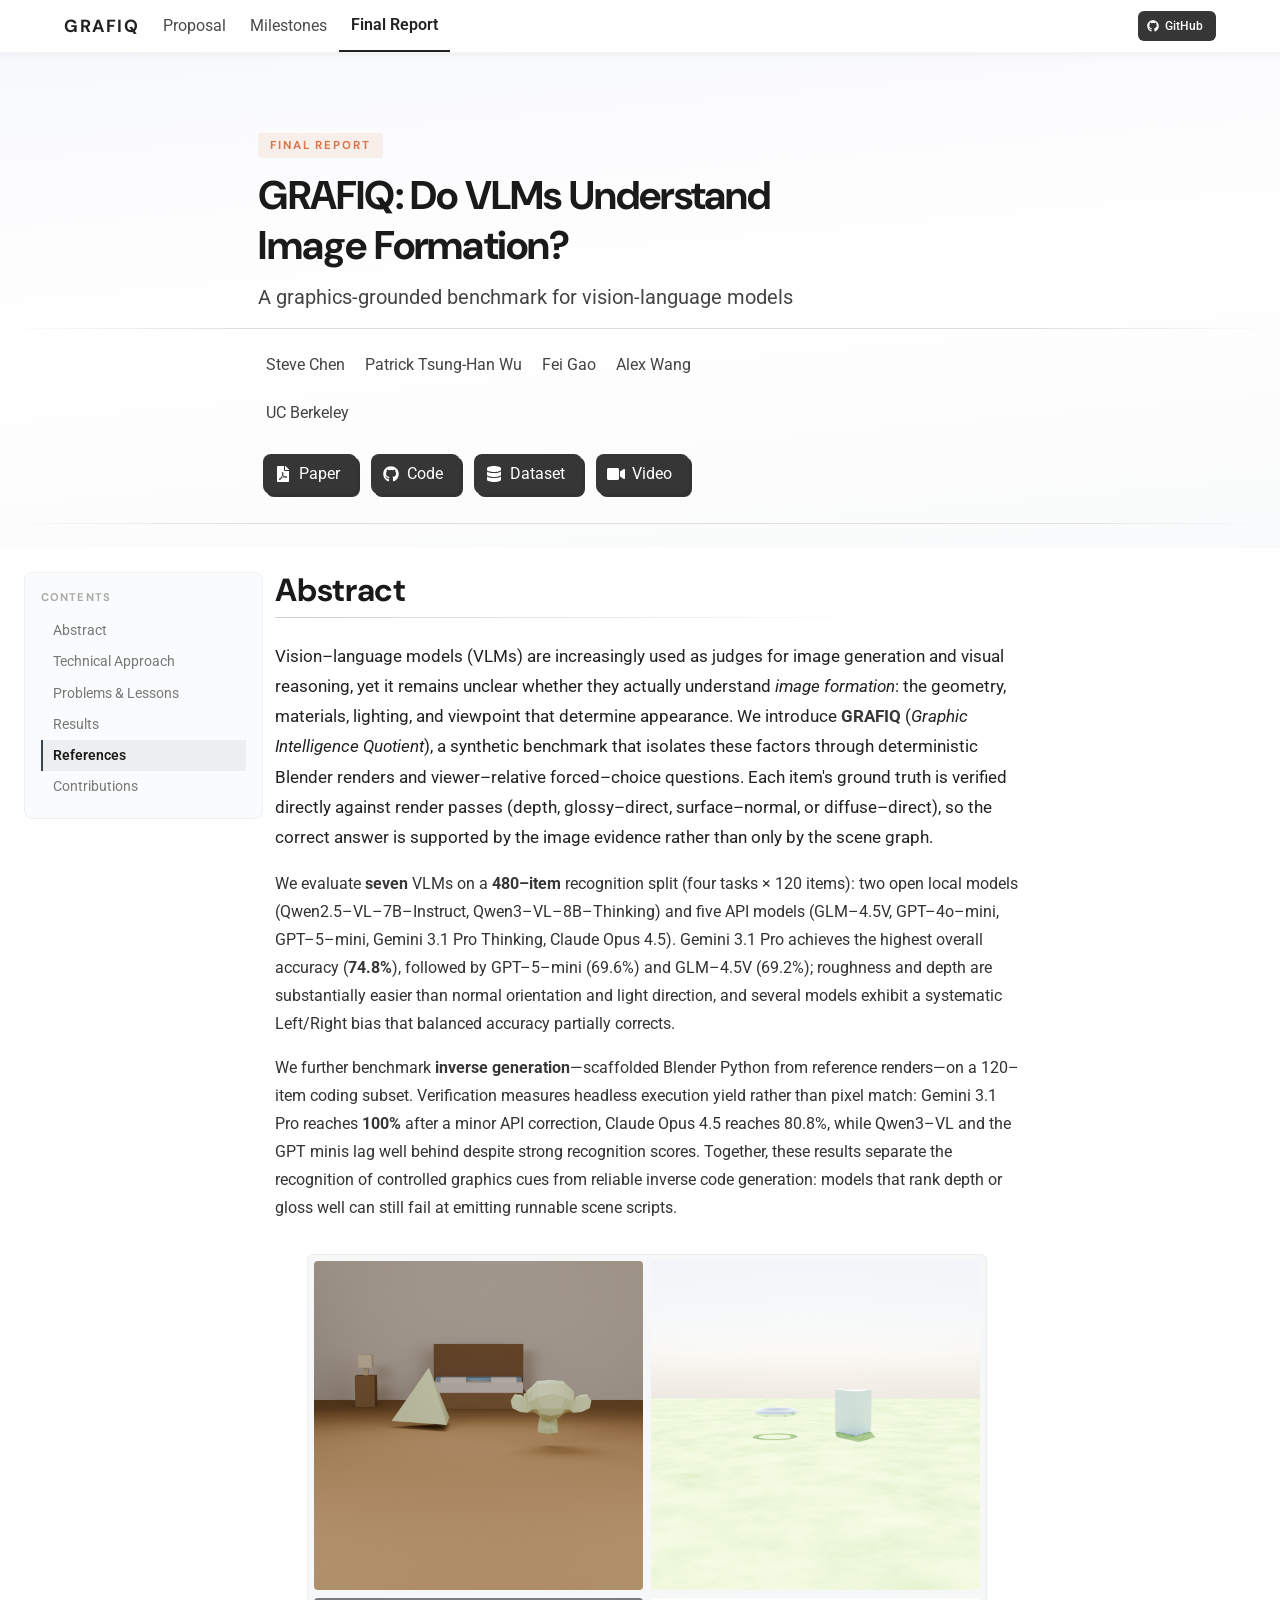
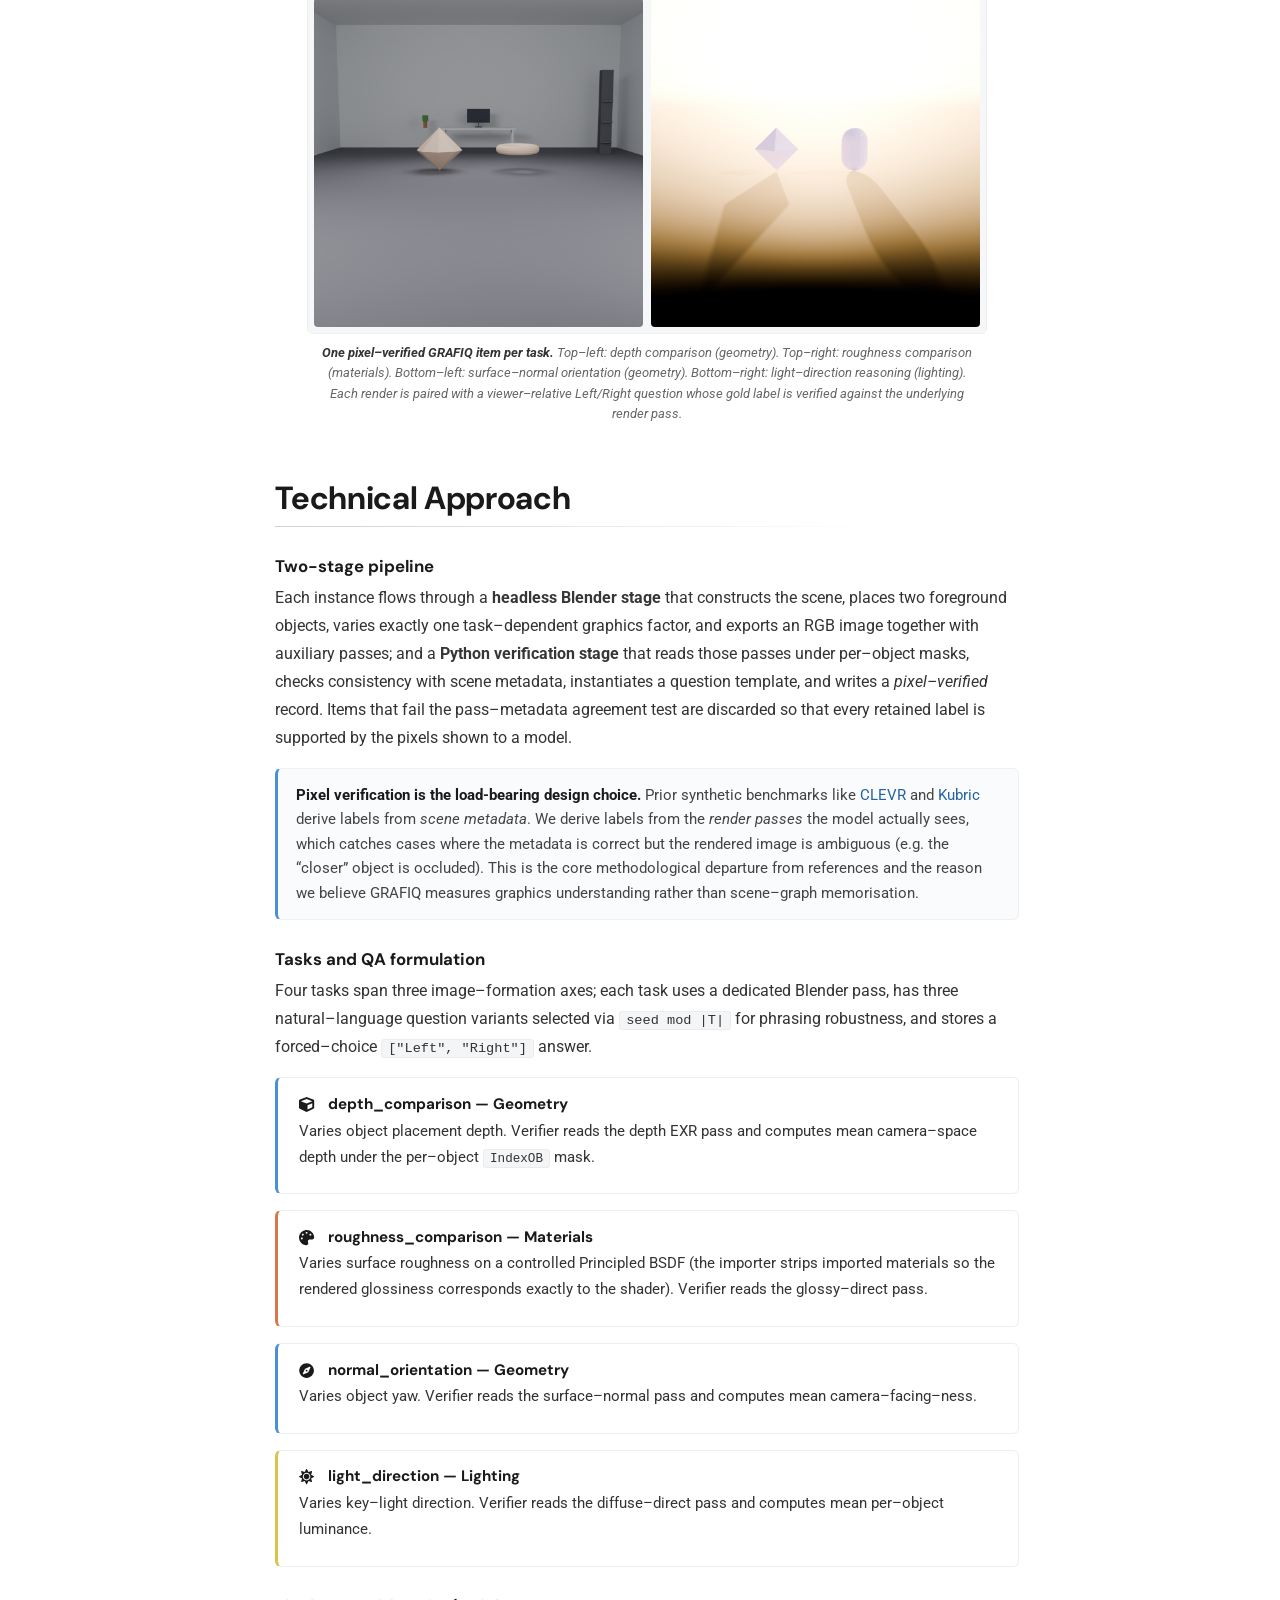
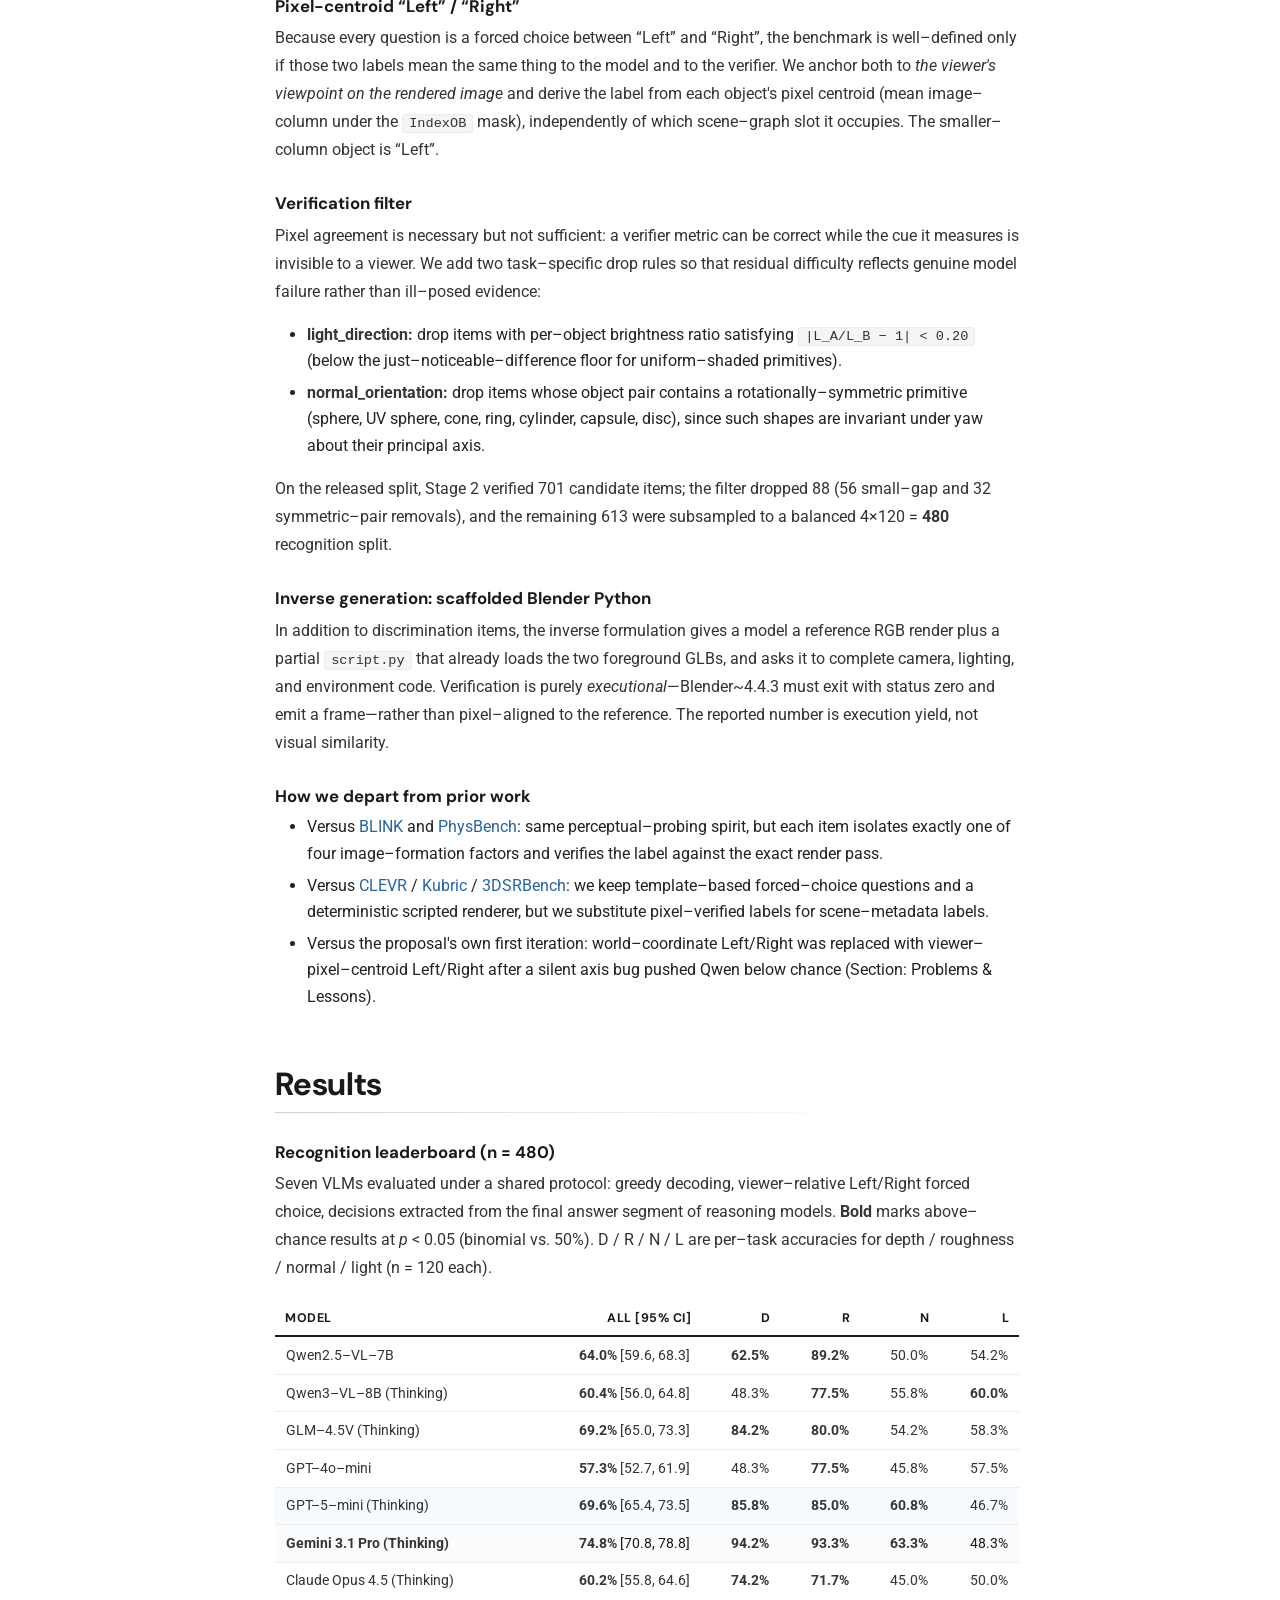
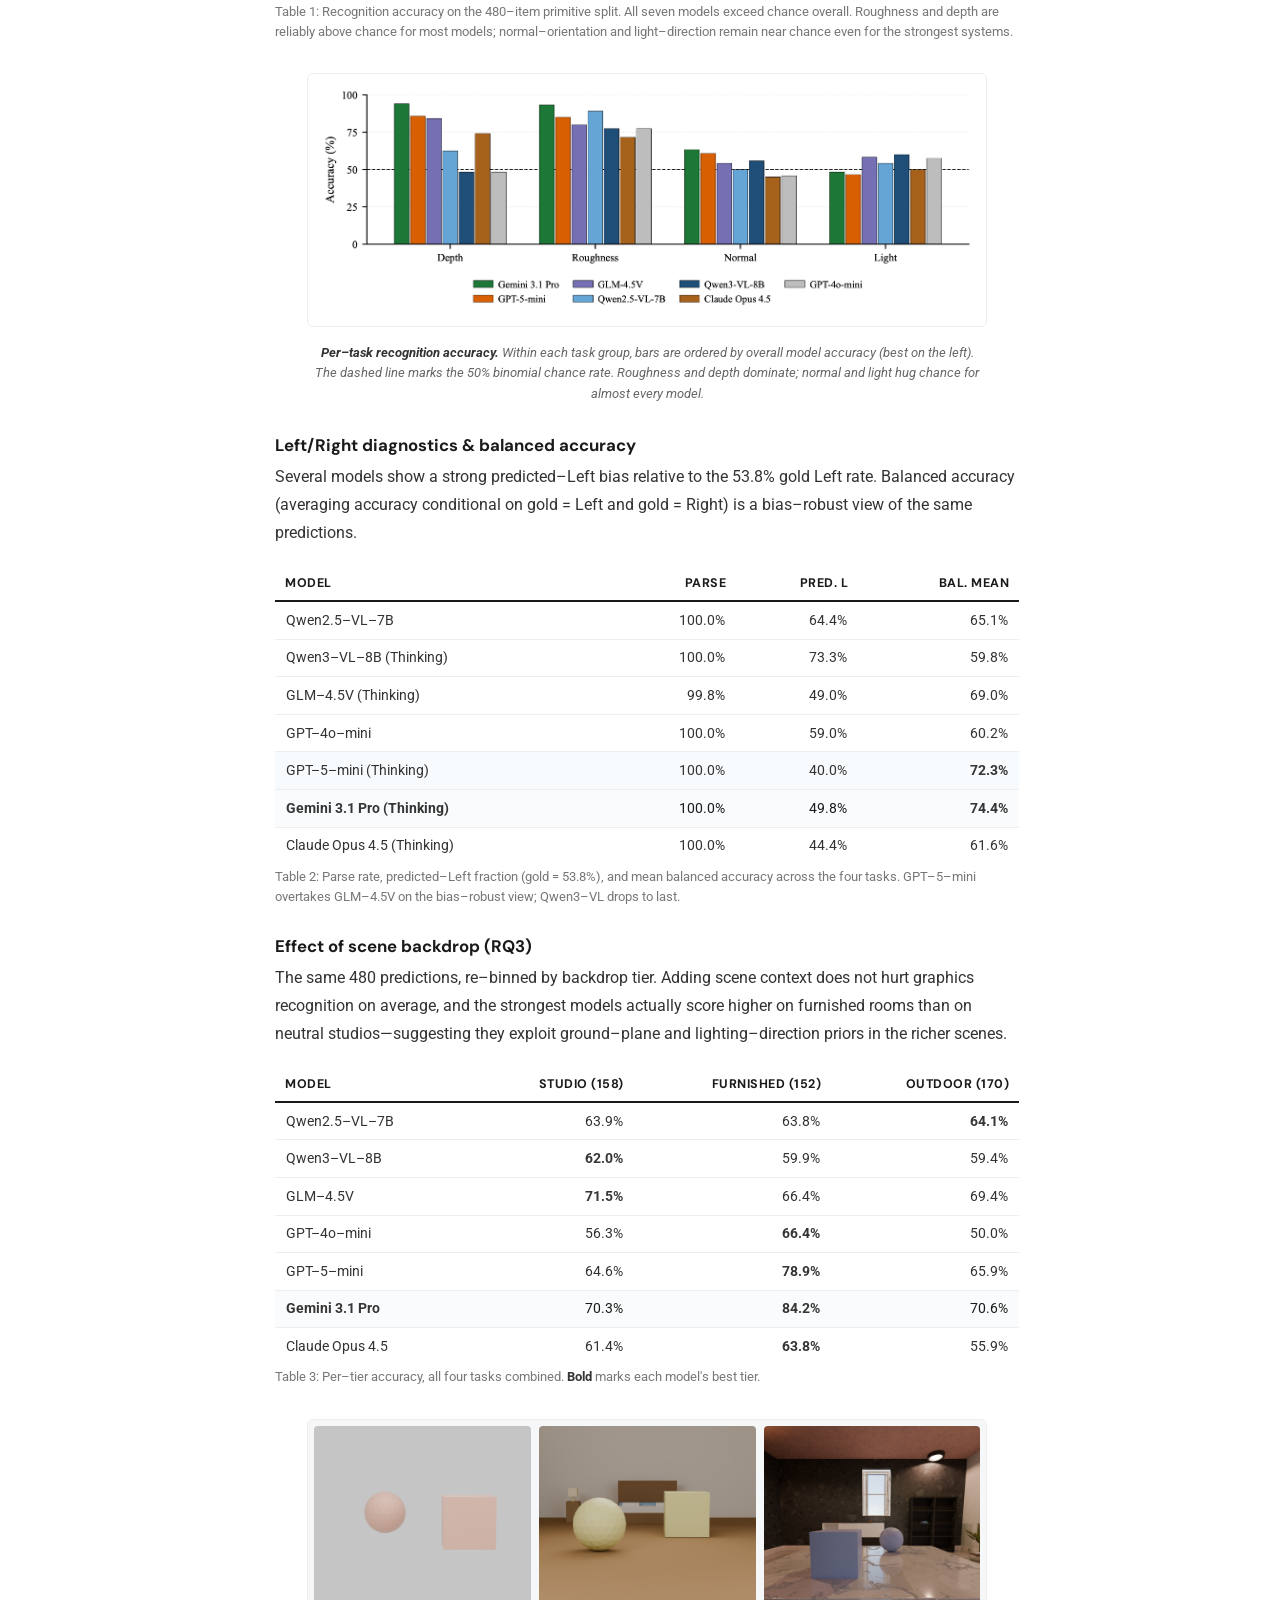
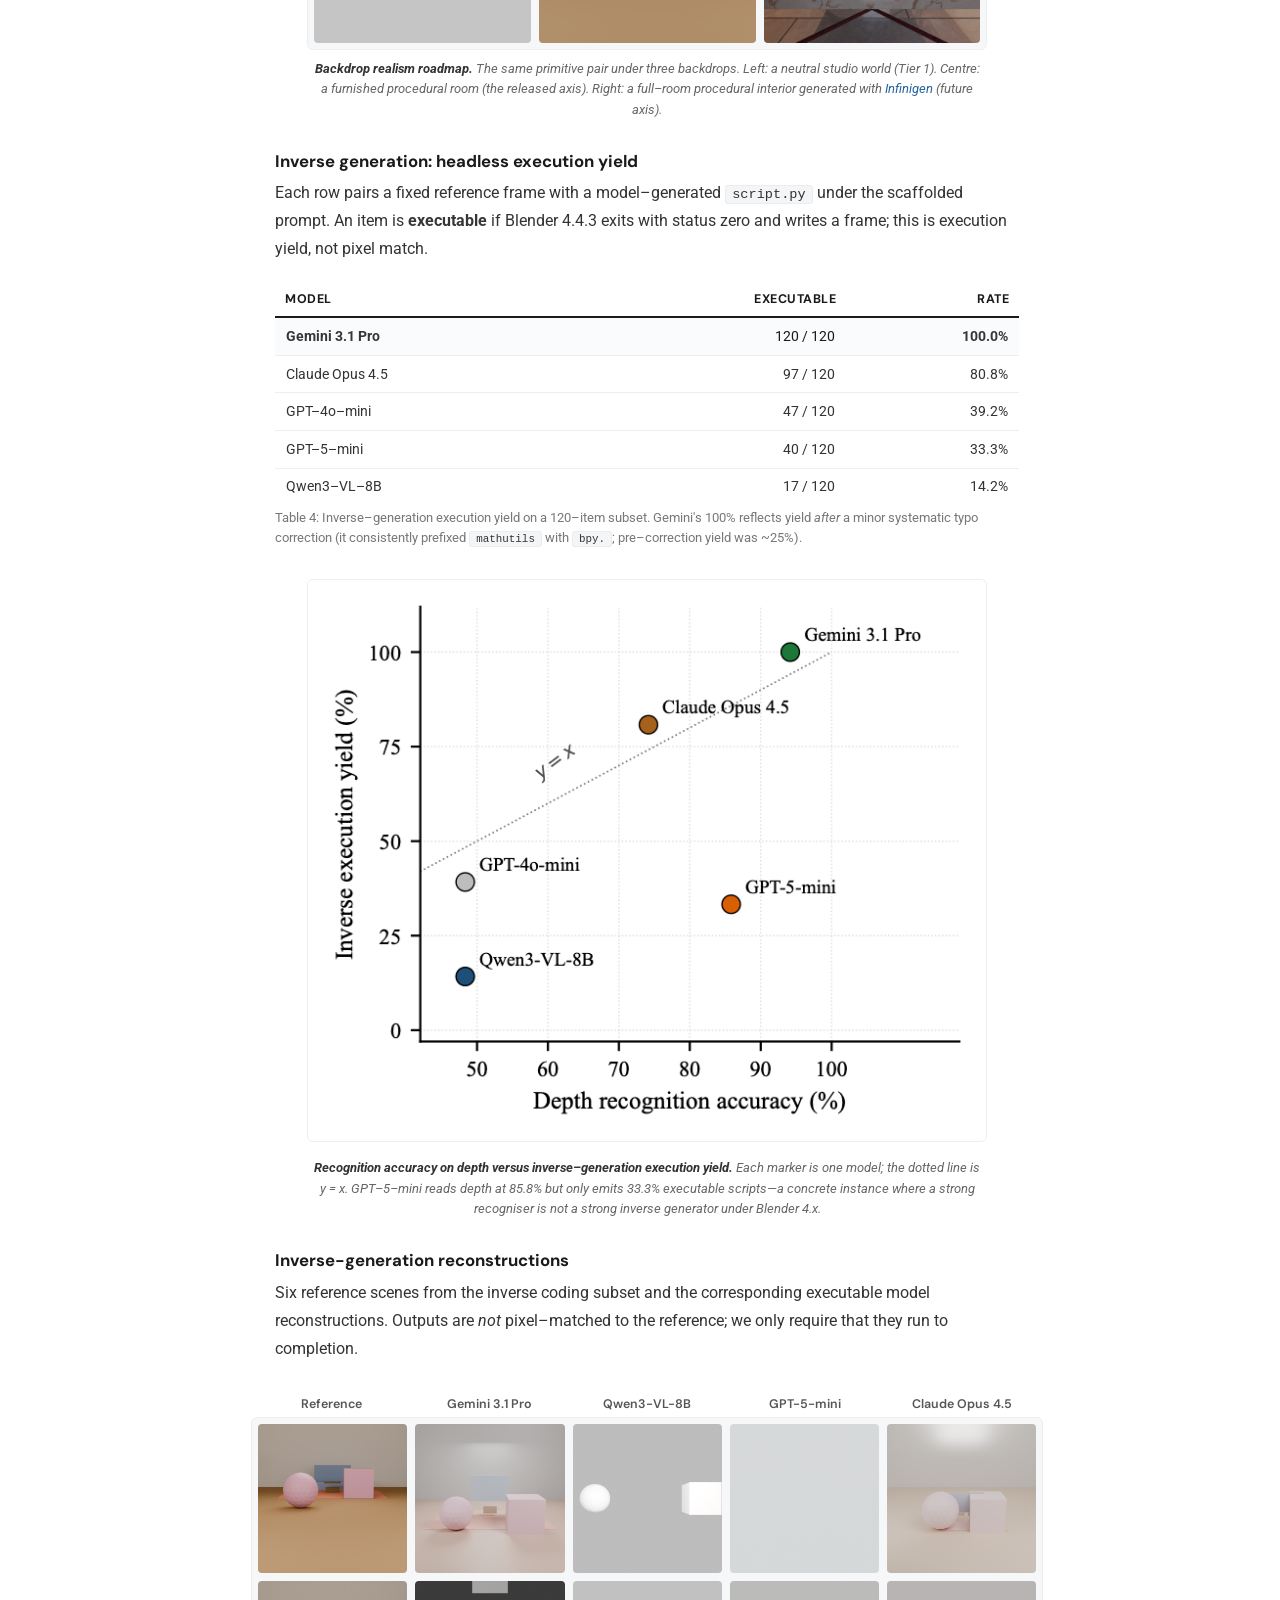
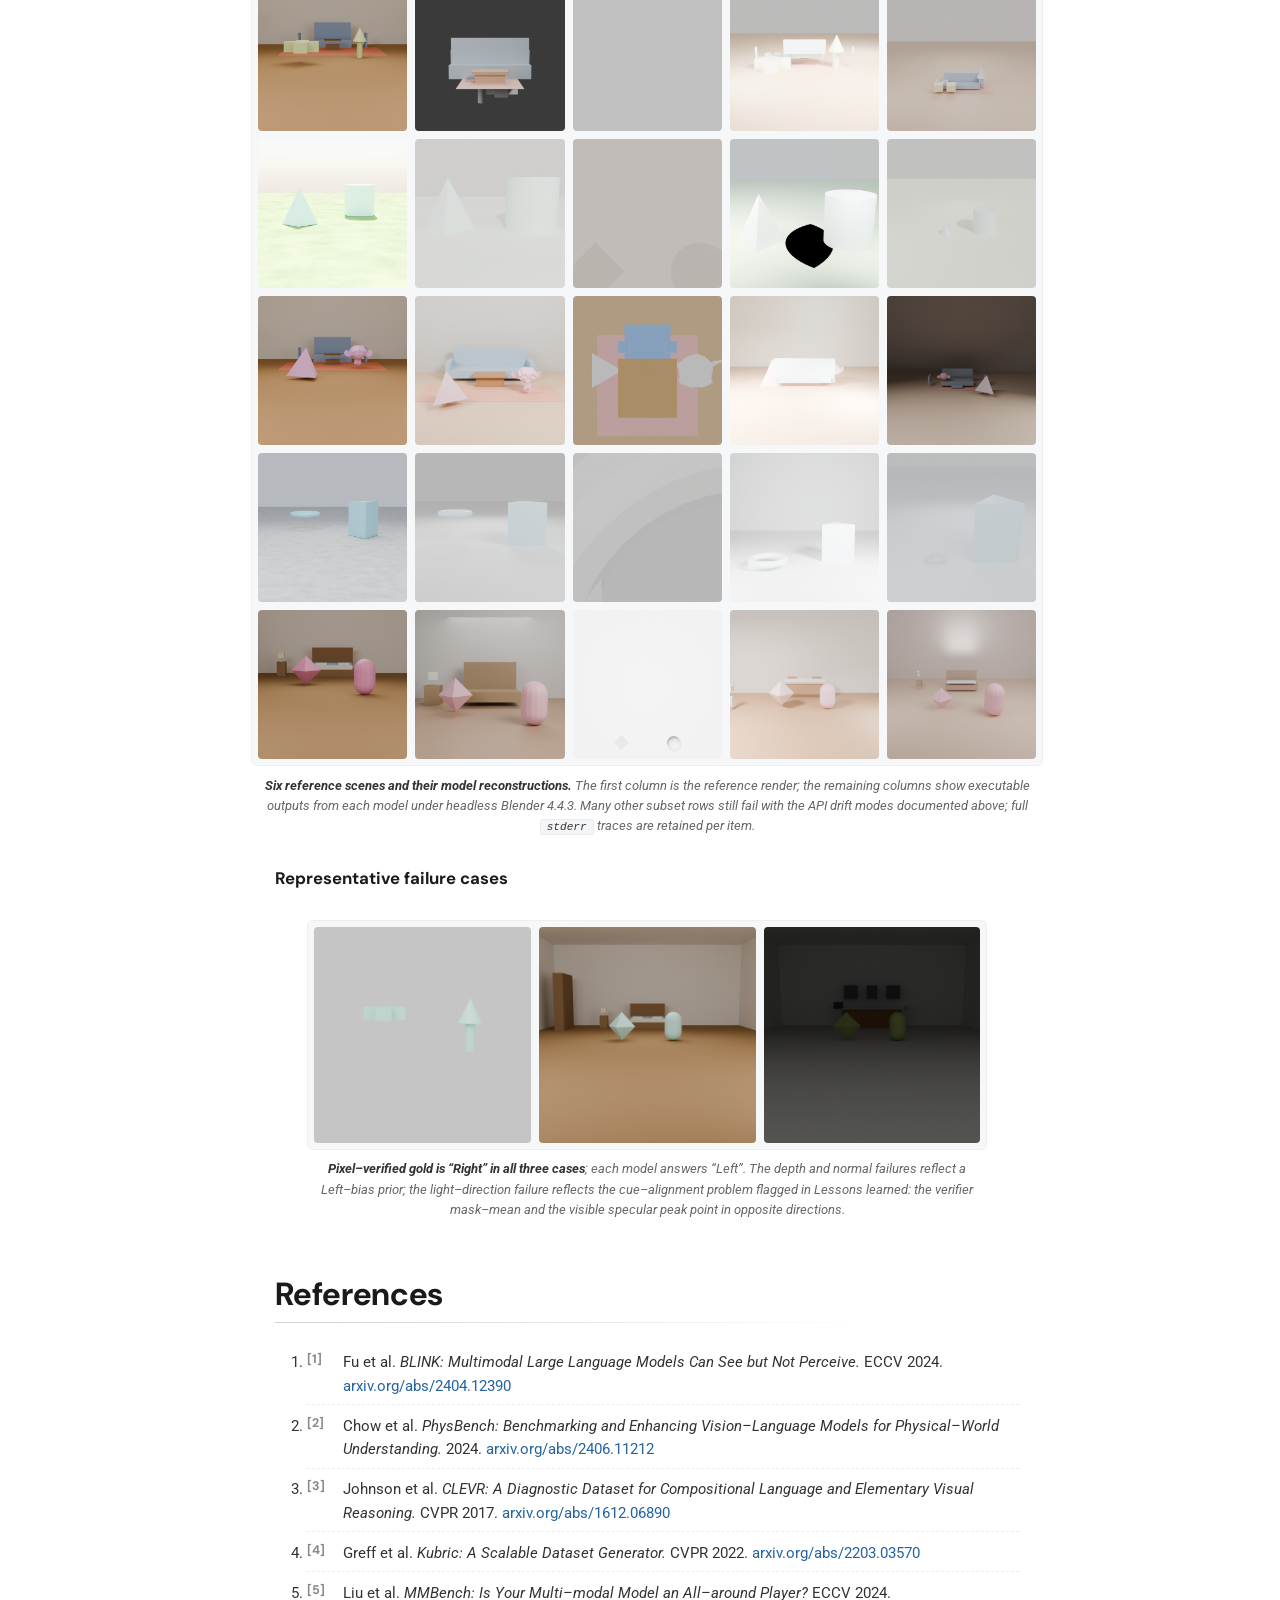
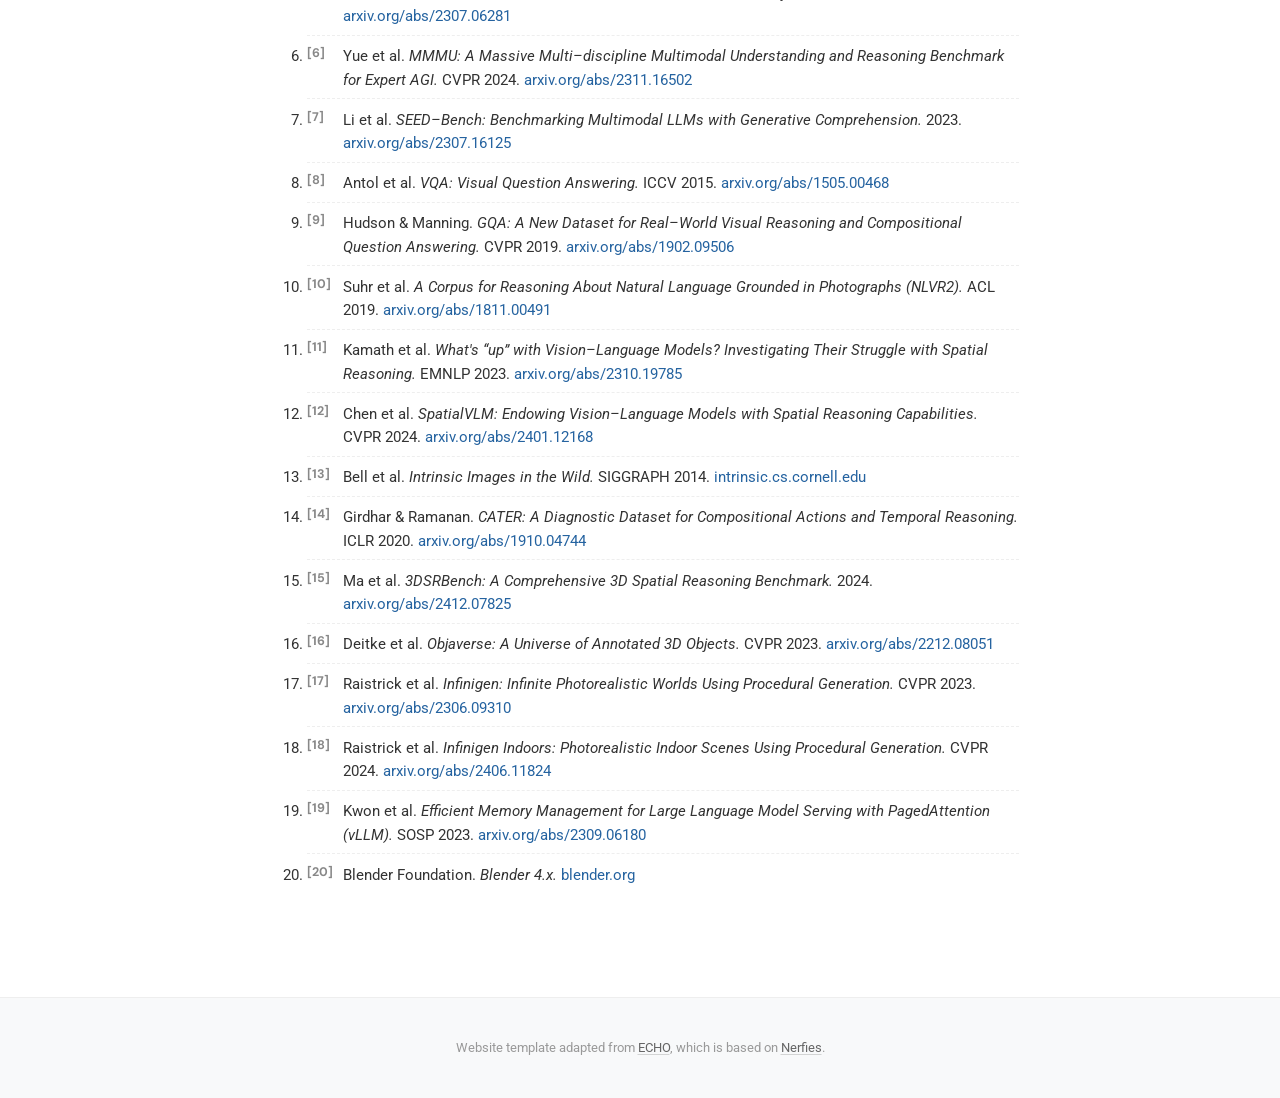
==== final.html @ eaf79fa3 "Update final report" ====
<!DOCTYPE html>
<html lang="en" class="has-navbar-fixed-top">
<head>
  <meta charset="utf-8">
  <meta name="viewport" content="width=device-width, initial-scale=1">

  <title>GRAFIQ — Final Report</title>
  <meta name="description" content="GRAFIQ Final Report: a graphics-grounded benchmark for vision-language models.">
  <meta name="keywords" content="VLM, benchmark, graphics, image formation, geometry, materials, lighting, final report">

  <meta property="og:type" content="website">
  <meta property="og:title" content="GRAFIQ — Final Report">

  <link rel="stylesheet" href="./static/css/bulma.min.css">
  <link rel="stylesheet" href="./static/css/index.css">
  <link rel="stylesheet" href="./static/css/custom.css">
  <link rel="stylesheet" href="./static/css/fontawesome.all.min.css">

  <link href="https://fonts.googleapis.com/css2?family=Roboto:wght@300;400;600;700&display=swap" rel="stylesheet">
  <link href="https://fonts.googleapis.com/css2?family=DM+Sans:wght@300;400;600;700&display=swap" rel="stylesheet">

  <script defer src="./static/js/fontawesome.all.min.js"></script>
  <script defer src="./static/js/main.js"></script>
</head>
<body>

<!-- Navbar -->
<nav class="navbar is-fixed-top" role="navigation" aria-label="main navigation">
  <div class="container">
    <div class="navbar-brand">
      <a class="navbar-item brand-text" href="index.html">
        <strong>GRAFIQ</strong>
      </a>
      <a role="button" class="navbar-burger" aria-label="menu" aria-expanded="false" data-target="mainNavbar">
        <span aria-hidden="true"></span>
        <span aria-hidden="true"></span>
        <span aria-hidden="true"></span>
      </a>
    </div>
    <div id="mainNavbar" class="navbar-menu">
      <div class="navbar-start">
        <a class="navbar-item" href="index.html">Proposal</a>
        <a class="navbar-item" href="milestone.html">Milestones</a>
        <a class="navbar-item is-active" href="final.html">Final Report</a>
      </div>
      <div class="navbar-end">
        <div class="navbar-item">
          <a href="https://github.com/berkeley-grafiq" target="_blank" class="button is-dark is-small">
            <span class="icon"><i class="fab fa-github"></i></span>
            <span>GitHub</span>
          </a>
        </div>
      </div>
    </div>
  </div>
</nav>
<!-- Navbar -->

<!-- Hero -->
<section class="hero">
  <div class="hero-body" style="padding: 5rem 1.5rem 0.5rem 1.5rem;">
    <div class="container is-max-desktop">
      <div class="columns is-centered">
        <div class="column is-four-fifths">
          <div class="final-eyebrow">Final Report</div>
          <h1 class="title is-size-2 publication-title section-header" style="padding-bottom: 0.3em;">
            GRAFIQ: Do VLMs Understand<br>Image Formation?
          </h1>
          <div class="is-size-5 publication-authors">
            A graphics-grounded benchmark for vision-language models
          </div>
          <div class="fullpage-line" style="margin-bottom: 1.5em;"></div>
          <div class="is-size-6 publication-authors">
            <span class="author-block">Steve Chen</span>
            <span class="author-block">Patrick Tsung-Han Wu</span>
            <span class="author-block">Fei Gao</span>
            <span class="author-block">Alex Wang</span>
          </div>
          <br>
          <div class="is-size-6 publication-authors">
            <span class="author-block">UC Berkeley</span>
          </div>
          <br>
          <div>
            <div class="publication-links">
              <span class="link-block">
                <a href="./static/pdfs/final_project.pdf" target="_blank" class="external-link button is-normal is-dark">
                  <span class="icon"><i class="fas fa-file-pdf"></i></span>
                  <span>Paper</span>
                </a>
              </span>
              <span class="link-block">
                <a href="https://github.com/berkeley-grafiq/grafiq_datagen" target="_blank" class="external-link button is-normal is-dark">
                  <span class="icon"><i class="fab fa-github"></i></span>
                  <span>Code</span>
                </a>
              </span>
              <span class="link-block">
                <a href="https://huggingface.co/datasets/tsunghanwu/berkeley-grafiq-dataset" target="_blank" class="external-link button is-normal is-dark">
                  <span class="icon"><i class="fas fa-database"></i></span>
                  <span>Dataset</span>
                </a>
              </span>
              <span class="link-block">
                <a href="https://youtu.be/sPWNLABvYjk" target="_blank" class="external-link button is-normal is-dark">
                  <span class="icon"><i class="fas fa-video"></i></span>
                  <span>Video</span>
                </a>
              </span>
            </div>
            <div class="fullpage-line" style="margin-top: 1.5em;"></div>
          </div>
        </div>
      </div>
    </div>
  </div>
</section>
<!-- Hero -->

<!-- Main content with sticky sidebar -->
<section class="section main-content-section">
  <div class="container" style="max-width: 1280px;">
    <div class="columns">

      <!-- Sticky sidebar -->
      <div class="column is-one-fifth sidebar-column">
        <aside class="menu sidebar-menu">
          <p class="menu-label">Contents</p>
          <ul class="menu-list">
            <li><a href="#abstract" class="sidebar-link">Abstract</a></li>
            <li><a href="#approach" class="sidebar-link">Technical Approach</a></li>
            <li><a href="#problems" class="sidebar-link">Problems &amp; Lessons</a></li>
            <li><a href="#results" class="sidebar-link">Results</a></li>
            <li><a href="#references" class="sidebar-link">References</a></li>
            <li><a href="#contributions" class="sidebar-link">Contributions</a></li>
          </ul>
        </aside>
      </div>

      <!-- Content area -->
      <div class="column is-four-fifths" style="max-width: 768px;">

        <!-- Abstract -->
        <div id="abstract" class="content-block">
          <h2 class="title is-3 section-header">Abstract</h2>
          <div class="header-line"></div>
          <div class="content has-text-left">
            <p>
              Vision&ndash;language models (VLMs) are increasingly used as judges for image generation and visual reasoning, yet it remains unclear whether they actually understand <em>image formation</em>: the geometry, materials, lighting, and viewpoint that determine appearance. We introduce <strong>GRAFIQ</strong> (<em>Graphic Intelligence Quotient</em>), a synthetic benchmark that isolates these factors through deterministic Blender renders and viewer&ndash;relative forced&ndash;choice questions. Each item's ground truth is verified directly against render passes (depth, glossy&ndash;direct, surface&ndash;normal, or diffuse&ndash;direct), so the correct answer is supported by the image evidence rather than only by the scene graph.
            </p>
            <p>
              We evaluate <strong>seven</strong> VLMs on a <strong>480&ndash;item</strong> recognition split (four tasks &times; 120 items): two open local models (Qwen2.5&ndash;VL&ndash;7B&ndash;Instruct, Qwen3&ndash;VL&ndash;8B&ndash;Thinking) and five API models (GLM&ndash;4.5V, GPT&ndash;4o&ndash;mini, GPT&ndash;5&ndash;mini, Gemini 3.1 Pro Thinking, Claude Opus 4.5). Gemini 3.1 Pro achieves the highest overall accuracy (<strong>74.8%</strong>), followed by GPT&ndash;5&ndash;mini (69.6%) and GLM&ndash;4.5V (69.2%); roughness and depth are substantially easier than normal orientation and light direction, and several models exhibit a systematic Left/Right bias that balanced accuracy partially corrects.
            </p>
            <p>
              We further benchmark <strong>inverse generation</strong>&mdash;scaffolded Blender Python from reference renders&mdash;on a 120&ndash;item coding subset. Verification measures headless execution yield rather than pixel match: Gemini 3.1 Pro reaches <strong>100%</strong> after a minor API correction, Claude Opus 4.5 reaches 80.8%, while Qwen3&ndash;VL and the GPT minis lag well behind despite strong recognition scores. Together, these results separate the recognition of controlled graphics cues from reliable inverse code generation: models that rank depth or gloss well can still fail at emitting runnable scene scripts.
            </p>

            <figure class="fig-block">
              <div class="fig-grid fig-grid-2x2">
                <img src="./static/images/final/depth_bedroom.png" alt="Depth comparison teaser">
                <img src="./static/images/final/roughness_outdoor.png" alt="Roughness comparison teaser">
                <img src="./static/images/final/normal_office.png" alt="Normal orientation teaser">
                <img src="./static/images/final/light_gradient.png" alt="Light direction teaser">
              </div>
              <figcaption>
                <strong>One pixel&ndash;verified GRAFIQ item per task.</strong>
                Top&ndash;left: depth comparison (geometry). Top&ndash;right: roughness comparison (materials).
                Bottom&ndash;left: surface&ndash;normal orientation (geometry). Bottom&ndash;right: light&ndash;direction reasoning (lighting).
                Each render is paired with a viewer&ndash;relative <em>Left</em>/<em>Right</em> question whose gold label is verified against the underlying render pass.
              </figcaption>
            </figure>
          </div>
        </div>

        <!-- Technical Approach -->
        <div id="approach" class="content-block">
          <h2 class="title is-3 section-header">Technical Approach</h2>
          <div class="header-line"></div>
          <div class="content has-text-left">

            <h4>Two-stage pipeline</h4>
            <p>
              Each instance flows through a <strong>headless Blender stage</strong> that constructs the scene, places two foreground objects, varies exactly one task&ndash;dependent graphics factor, and exports an RGB image together with auxiliary passes; and a <strong>Python verification stage</strong> that reads those passes under per&ndash;object masks, checks consistency with scene metadata, instantiates a question template, and writes a <em>pixel&ndash;verified</em> record. Items that fail the pass&ndash;metadata agreement test are discarded so that every retained label is supported by the pixels shown to a model.
            </p>

            <div class="callout">
              <strong>Pixel verification is the load-bearing design choice.</strong>
              Prior synthetic benchmarks like <a href="https://cs.stanford.edu/people/jcjohns/clevr/" target="_blank">CLEVR</a> and <a href="https://kubric.readthedocs.io/" target="_blank">Kubric</a> derive labels from <em>scene metadata</em>. We derive labels from the <em>render passes</em> the model actually sees, which catches cases where the metadata is correct but the rendered image is ambiguous (e.g.&nbsp;the &ldquo;closer&rdquo; object is occluded). This is the core methodological departure from references and the reason we believe GRAFIQ measures graphics understanding rather than scene&ndash;graph memorisation.
            </div>

            <h4>Tasks and QA formulation</h4>
            <p>
              Four tasks span three image&ndash;formation axes; each task uses a dedicated Blender pass, has three natural&ndash;language question variants selected via <code>seed&nbsp;mod&nbsp;|T|</code> for phrasing robustness, and stores a forced&ndash;choice <code>["Left",&nbsp;"Right"]</code> answer.
            </p>

            <div class="task-category cat-geometry">
              <h5><i class="fas fa-cube"></i>&ensp;depth_comparison &mdash; Geometry</h5>
              <p>Varies object placement depth. Verifier reads the depth EXR pass and computes mean camera&ndash;space depth under the per&ndash;object <code>IndexOB</code> mask.</p>
            </div>

            <div class="task-category cat-materials">
              <h5><i class="fas fa-palette"></i>&ensp;roughness_comparison &mdash; Materials</h5>
              <p>Varies surface roughness on a controlled Principled BSDF (the importer strips imported materials so the rendered glossiness corresponds exactly to the shader). Verifier reads the glossy&ndash;direct pass.</p>
            </div>

            <div class="task-category cat-geometry">
              <h5><i class="fas fa-compass"></i>&ensp;normal_orientation &mdash; Geometry</h5>
              <p>Varies object yaw. Verifier reads the surface&ndash;normal pass and computes mean camera&ndash;facing&ndash;ness.</p>
            </div>

            <div class="task-category cat-lighting">
              <h5><i class="fas fa-sun"></i>&ensp;light_direction &mdash; Lighting</h5>
              <p>Varies key&ndash;light direction. Verifier reads the diffuse&ndash;direct pass and computes mean per&ndash;object luminance.</p>
            </div>

            <h4>Pixel-centroid &ldquo;Left&rdquo; / &ldquo;Right&rdquo;</h4>
            <p>
              Because every question is a forced choice between &ldquo;Left&rdquo; and &ldquo;Right&rdquo;, the benchmark is well&ndash;defined only if those two labels mean the same thing to the model and to the verifier. We anchor both to <em>the viewer's viewpoint on the rendered image</em> and derive the label from each object's pixel centroid (mean image&ndash;column under the <code>IndexOB</code> mask), independently of which scene&ndash;graph slot it occupies. The smaller&ndash;column object is &ldquo;Left&rdquo;.
            </p>

            <h4>Verification filter</h4>
            <p>
              Pixel agreement is necessary but not sufficient: a verifier metric can be correct while the cue it measures is invisible to a viewer. We add two task&ndash;specific drop rules so that residual difficulty reflects genuine model failure rather than ill&ndash;posed evidence:
            </p>
            <ul>
              <li><strong>light_direction:</strong> drop items with per&ndash;object brightness ratio satisfying <code>|L_A/L_B&nbsp;&minus;&nbsp;1|&nbsp;&lt;&nbsp;0.20</code> (below the just&ndash;noticeable&ndash;difference floor for uniform&ndash;shaded primitives).</li>
              <li><strong>normal_orientation:</strong> drop items whose object pair contains a rotationally&ndash;symmetric primitive (sphere, UV sphere, cone, ring, cylinder, capsule, disc), since such shapes are invariant under yaw about their principal axis.</li>
            </ul>
            <p>
              On the released split, Stage&nbsp;2 verified 701 candidate items; the filter dropped 88 (56 small&ndash;gap and 32 symmetric&ndash;pair removals), and the remaining 613 were subsampled to a balanced 4&times;120&nbsp;=&nbsp;<strong>480</strong> recognition split.
            </p>

            <h4>Inverse generation: scaffolded Blender Python</h4>
            <p>
              In addition to discrimination items, the inverse formulation gives a model a reference RGB render plus a partial <code>script.py</code> that already loads the two foreground GLBs, and asks it to complete camera, lighting, and environment code. Verification is purely <em>executional</em>&mdash;Blender~4.4.3 must exit with status zero and emit a frame&mdash;rather than pixel&ndash;aligned to the reference. The reported number is execution yield, not visual similarity.
            </p>

            <h4>How we depart from prior work</h4>
            <ul>
              <li>Versus <a href="https://arxiv.org/abs/2404.12390" target="_blank">BLINK</a> and <a href="https://arxiv.org/abs/2406.11212" target="_blank">PhysBench</a>: same perceptual&ndash;probing spirit, but each item isolates exactly one of four image&ndash;formation factors and verifies the label against the exact render pass.</li>
              <li>Versus <a href="https://cs.stanford.edu/people/jcjohns/clevr/" target="_blank">CLEVR</a> / <a href="https://kubric.readthedocs.io/" target="_blank">Kubric</a> / <a href="https://arxiv.org/abs/2412.07825" target="_blank">3DSRBench</a>: we keep template&ndash;based forced&ndash;choice questions and a deterministic scripted renderer, but we substitute pixel&ndash;verified labels for scene&ndash;metadata labels.</li>
              <li>Versus the proposal's own first iteration: world&ndash;coordinate Left/Right was replaced with viewer&ndash;pixel&ndash;centroid Left/Right after a silent axis bug pushed Qwen below chance (Section: Problems &amp; Lessons).</li>
            </ul>
          </div>
        </div>

        <!-- Results -->
        <div id="results" class="content-block">
          <h2 class="title is-3 section-header">Results</h2>
          <div class="header-line"></div>
          <div class="content has-text-left">

            <h4>Recognition leaderboard (n = 480)</h4>
            <p>
              Seven VLMs evaluated under a shared protocol: greedy decoding, viewer&ndash;relative Left/Right forced choice, decisions extracted from the final answer segment of reasoning models. <strong>Bold</strong> marks above&ndash;chance results at <em>p</em>&nbsp;&lt;&nbsp;0.05 (binomial vs.&nbsp;50%). D / R / N / L are per&ndash;task accuracies for depth / roughness / normal / light (n&nbsp;=&nbsp;120 each).
            </p>

            <div class="table-wrapper">
              <table class="results-table">
                <thead>
                  <tr>
                    <th>Model</th>
                    <th class="num">All [95% CI]</th>
                    <th class="num">D</th>
                    <th class="num">R</th>
                    <th class="num">N</th>
                    <th class="num">L</th>
                  </tr>
                </thead>
                <tbody>
                  <tr>
                    <td>Qwen2.5&ndash;VL&ndash;7B</td>
                    <td class="num"><strong>64.0%</strong> [59.6, 68.3]</td>
                    <td class="num"><strong>62.5%</strong></td>
                    <td class="num"><strong>89.2%</strong></td>
                    <td class="num">50.0%</td>
                    <td class="num">54.2%</td>
                  </tr>
                  <tr>
                    <td>Qwen3&ndash;VL&ndash;8B (Thinking)</td>
                    <td class="num"><strong>60.4%</strong> [56.0, 64.8]</td>
                    <td class="num">48.3%</td>
                    <td class="num"><strong>77.5%</strong></td>
                    <td class="num">55.8%</td>
                    <td class="num"><strong>60.0%</strong></td>
                  </tr>
                  <tr>
                    <td>GLM&ndash;4.5V (Thinking)</td>
                    <td class="num"><strong>69.2%</strong> [65.0, 73.3]</td>
                    <td class="num"><strong>84.2%</strong></td>
                    <td class="num"><strong>80.0%</strong></td>
                    <td class="num">54.2%</td>
                    <td class="num">58.3%</td>
                  </tr>
                  <tr>
                    <td>GPT&ndash;4o&ndash;mini</td>
                    <td class="num"><strong>57.3%</strong> [52.7, 61.9]</td>
                    <td class="num">48.3%</td>
                    <td class="num"><strong>77.5%</strong></td>
                    <td class="num">45.8%</td>
                    <td class="num">57.5%</td>
                  </tr>
                  <tr class="row-sig">
                    <td>GPT&ndash;5&ndash;mini (Thinking)</td>
                    <td class="num"><strong>69.6%</strong> [65.4, 73.5]</td>
                    <td class="num"><strong>85.8%</strong></td>
                    <td class="num"><strong>85.0%</strong></td>
                    <td class="num"><strong>60.8%</strong></td>
                    <td class="num">46.7%</td>
                  </tr>
                  <tr class="row-overall">
                    <td><strong>Gemini 3.1 Pro (Thinking)</strong></td>
                    <td class="num"><strong>74.8%</strong> [70.8, 78.8]</td>
                    <td class="num"><strong>94.2%</strong></td>
                    <td class="num"><strong>93.3%</strong></td>
                    <td class="num"><strong>63.3%</strong></td>
                    <td class="num">48.3%</td>
                  </tr>
                  <tr>
                    <td>Claude Opus 4.5 (Thinking)</td>
                    <td class="num"><strong>60.2%</strong> [55.8, 64.6]</td>
                    <td class="num"><strong>74.2%</strong></td>
                    <td class="num"><strong>71.7%</strong></td>
                    <td class="num">45.0%</td>
                    <td class="num">50.0%</td>
                  </tr>
                </tbody>
              </table>
            </div>
            <p class="caption-small">
              Table&nbsp;1: Recognition accuracy on the 480&ndash;item primitive split. All seven models exceed chance overall. Roughness and depth are reliably above chance for most models; normal&ndash;orientation and light&ndash;direction remain near chance even for the strongest systems.
            </p>

            <figure class="fig-block">
              <img class="fig-single" src="./static/images/final/fig_per_task.png" alt="Per-task accuracy bar chart">
              <figcaption>
                <strong>Per&ndash;task recognition accuracy.</strong>
                Within each task group, bars are ordered by overall model accuracy (best on the left). The dashed line marks the 50% binomial chance rate. Roughness and depth dominate; normal and light hug chance for almost every model.
              </figcaption>
            </figure>

            <h4>Left/Right diagnostics &amp; balanced accuracy</h4>
            <p>
              Several models show a strong predicted&ndash;Left bias relative to the 53.8% gold Left rate. Balanced accuracy
              (averaging accuracy conditional on gold&nbsp;=&nbsp;Left and gold&nbsp;=&nbsp;Right) is a bias&ndash;robust view of the same predictions.
            </p>

            <div class="table-wrapper">
              <table class="results-table">
                <thead>
                  <tr>
                    <th>Model</th>
                    <th class="num">Parse</th>
                    <th class="num">Pred. L</th>
                    <th class="num">Bal. Mean</th>
                  </tr>
                </thead>
                <tbody>
                  <tr>
                    <td>Qwen2.5&ndash;VL&ndash;7B</td>
                    <td class="num">100.0%</td>
                    <td class="num">64.4%</td>
                    <td class="num">65.1%</td>
                  </tr>
                  <tr>
                    <td>Qwen3&ndash;VL&ndash;8B (Thinking)</td>
                    <td class="num">100.0%</td>
                    <td class="num">73.3%</td>
                    <td class="num">59.8%</td>
                  </tr>
                  <tr>
                    <td>GLM&ndash;4.5V (Thinking)</td>
                    <td class="num">99.8%</td>
                    <td class="num">49.0%</td>
                    <td class="num">69.0%</td>
                  </tr>
                  <tr>
                    <td>GPT&ndash;4o&ndash;mini</td>
                    <td class="num">100.0%</td>
                    <td class="num">59.0%</td>
                    <td class="num">60.2%</td>
                  </tr>
                  <tr class="row-sig">
                    <td>GPT&ndash;5&ndash;mini (Thinking)</td>
                    <td class="num">100.0%</td>
                    <td class="num">40.0%</td>
                    <td class="num"><strong>72.3%</strong></td>
                  </tr>
                  <tr class="row-overall">
                    <td><strong>Gemini 3.1 Pro (Thinking)</strong></td>
                    <td class="num">100.0%</td>
                    <td class="num">49.8%</td>
                    <td class="num"><strong>74.4%</strong></td>
                  </tr>
                  <tr>
                    <td>Claude Opus 4.5 (Thinking)</td>
                    <td class="num">100.0%</td>
                    <td class="num">44.4%</td>
                    <td class="num">61.6%</td>
                  </tr>
                </tbody>
              </table>
            </div>
            <p class="caption-small">
              Table&nbsp;2: Parse rate, predicted&ndash;Left fraction (gold&nbsp;=&nbsp;53.8%), and mean balanced accuracy across the four tasks. GPT&ndash;5&ndash;mini overtakes GLM&ndash;4.5V on the bias&ndash;robust view; Qwen3&ndash;VL drops to last.
            </p>

            <h4>Effect of scene backdrop (RQ3)</h4>
            <p>
              The same 480 predictions, re&ndash;binned by backdrop tier. Adding scene context does not hurt graphics recognition on average, and the strongest models actually score higher on furnished rooms than on neutral studios&mdash;suggesting they exploit ground&ndash;plane and lighting&ndash;direction priors in the richer scenes.
            </p>

            <div class="table-wrapper">
              <table class="results-table">
                <thead>
                  <tr>
                    <th>Model</th>
                    <th class="num">Studio (158)</th>
                    <th class="num">Furnished (152)</th>
                    <th class="num">Outdoor (170)</th>
                  </tr>
                </thead>
                <tbody>
                  <tr><td>Qwen2.5&ndash;VL&ndash;7B</td><td class="num">63.9%</td><td class="num">63.8%</td><td class="num"><strong>64.1%</strong></td></tr>
                  <tr><td>Qwen3&ndash;VL&ndash;8B</td><td class="num"><strong>62.0%</strong></td><td class="num">59.9%</td><td class="num">59.4%</td></tr>
                  <tr><td>GLM&ndash;4.5V</td><td class="num"><strong>71.5%</strong></td><td class="num">66.4%</td><td class="num">69.4%</td></tr>
                  <tr><td>GPT&ndash;4o&ndash;mini</td><td class="num">56.3%</td><td class="num"><strong>66.4%</strong></td><td class="num">50.0%</td></tr>
                  <tr><td>GPT&ndash;5&ndash;mini</td><td class="num">64.6%</td><td class="num"><strong>78.9%</strong></td><td class="num">65.9%</td></tr>
                  <tr class="row-overall"><td><strong>Gemini 3.1 Pro</strong></td><td class="num">70.3%</td><td class="num"><strong>84.2%</strong></td><td class="num">70.6%</td></tr>
                  <tr><td>Claude Opus 4.5</td><td class="num">61.4%</td><td class="num"><strong>63.8%</strong></td><td class="num">55.9%</td></tr>
                </tbody>
              </table>
            </div>
            <p class="caption-small">
              Table&nbsp;3: Per&ndash;tier accuracy, all four tasks combined. <strong>Bold</strong> marks each model's best tier.
            </p>

            <figure class="fig-block">
              <div class="fig-grid fig-grid-3">
                <img src="./static/images/final/tier_plain.png" alt="Neutral studio backdrop">
                <img src="./static/images/final/tier_bedroom.png" alt="Furnished bedroom">
                <img src="./static/images/final/tier_scene.png" alt="Full-room procedural interior">
              </div>
              <figcaption>
                <strong>Backdrop realism roadmap.</strong> The same primitive pair under three backdrops. Left: a neutral studio world (Tier&nbsp;1). Centre: a furnished procedural room (the released axis). Right: a full&ndash;room procedural interior generated with <a href="https://infinigen.org/" target="_blank">Infinigen</a> (future axis).
              </figcaption>
            </figure>

            <h4>Inverse generation: headless execution yield</h4>
            <p>
              Each row pairs a fixed reference frame with a model&ndash;generated <code>script.py</code> under the scaffolded prompt. An item is <strong>executable</strong> if Blender&nbsp;4.4.3 exits with status zero and writes a frame; this is execution yield, not pixel match.
            </p>

            <div class="table-wrapper">
              <table class="results-table">
                <thead>
                  <tr>
                    <th>Model</th>
                    <th class="num">Executable</th>
                    <th class="num">Rate</th>
                  </tr>
                </thead>
                <tbody>
                  <tr class="row-overall"><td><strong>Gemini 3.1 Pro</strong></td><td class="num">120 / 120</td><td class="num"><strong>100.0%</strong></td></tr>
                  <tr><td>Claude Opus 4.5</td><td class="num">97 / 120</td><td class="num">80.8%</td></tr>
                  <tr><td>GPT&ndash;4o&ndash;mini</td><td class="num">47 / 120</td><td class="num">39.2%</td></tr>
                  <tr><td>GPT&ndash;5&ndash;mini</td><td class="num">40 / 120</td><td class="num">33.3%</td></tr>
                  <tr><td>Qwen3&ndash;VL&ndash;8B</td><td class="num">17 / 120</td><td class="num">14.2%</td></tr>
                </tbody>
              </table>
            </div>
            <p class="caption-small">
              Table&nbsp;4: Inverse&ndash;generation execution yield on a 120&ndash;item subset. Gemini's 100% reflects yield <em>after</em> a minor systematic typo correction (it consistently prefixed <code>mathutils</code> with <code>bpy.</code>; pre&ndash;correction yield was ~25%).
            </p>

            <figure class="fig-block">
              <img class="fig-single" src="./static/images/final/fig_rec_vs_inv.png" alt="Recognition vs inverse-generation scatter">
              <figcaption>
                <strong>Recognition accuracy on depth versus inverse&ndash;generation execution yield.</strong>
                Each marker is one model; the dotted line is <em>y</em>&nbsp;=&nbsp;<em>x</em>. GPT&ndash;5&ndash;mini reads depth at 85.8% but only emits 33.3% executable scripts&mdash;a concrete instance where a strong recogniser is not a strong inverse generator under Blender&nbsp;4.x.
              </figcaption>
            </figure>

            <h4>Inverse-generation reconstructions</h4>
            <p>
              Six reference scenes from the inverse coding subset and the corresponding executable model reconstructions. Outputs are <em>not</em> pixel&ndash;matched to the reference; we only require that they run to completion.
            </p>

            <figure class="fig-block fig-block-wide">
              <div class="fig-grid-header">
                <div>Reference</div>
                <div>Gemini 3.1 Pro</div>
                <div>Qwen3-VL-8B</div>
                <div>GPT-5-mini</div>
                <div>Claude Opus 4.5</div>
              </div>
              <div class="fig-grid fig-grid-5">
                <img src="./static/images/final/inv_row1_ref.png" alt="Reference row 1">
                <img src="./static/images/final/inv_row1_gm.png" alt="Gemini row 1">
                <img src="./static/images/final/inv_row1_q3.png" alt="Qwen3 row 1">
                <img src="./static/images/final/inv_row1_g5.png" alt="GPT-5-mini row 1">
                <img src="./static/images/final/inv_row1_cl.png" alt="Claude row 1">

                <img src="./static/images/final/inv_row2_ref.png" alt="Reference row 2">
                <img src="./static/images/final/inv_row2_gm.png" alt="Gemini row 2">
                <img src="./static/images/final/inv_row2_q3.png" alt="Qwen3 row 2">
                <img src="./static/images/final/inv_row2_g5.png" alt="GPT-5-mini row 2">
                <img src="./static/images/final/inv_row2_cl.png" alt="Claude row 2">

                <img src="./static/images/final/inv_row3_ref.png" alt="Reference row 3">
                <img src="./static/images/final/inv_row3_gm.png" alt="Gemini row 3">
                <img src="./static/images/final/inv_row3_q3.png" alt="Qwen3 row 3">
                <img src="./static/images/final/inv_row3_g5.png" alt="GPT-5-mini row 3">
                <img src="./static/images/final/inv_row3_cl.png" alt="Claude row 3">

                <img src="./static/images/final/inv_row4_ref.png" alt="Reference row 4">
                <img src="./static/images/final/inv_row4_gm.png" alt="Gemini row 4">
                <img src="./static/images/final/inv_row4_q3.png" alt="Qwen3 row 4">
                <img src="./static/images/final/inv_row4_g5.png" alt="GPT-5-mini row 4">
                <img src="./static/images/final/inv_row4_cl.png" alt="Claude row 4">

                <img src="./static/images/final/inv_row5_ref.png" alt="Reference row 5">
                <img src="./static/images/final/inv_row5_gm.png" alt="Gemini row 5">
                <img src="./static/images/final/inv_row5_q3.png" alt="Qwen3 row 5">
                <img src="./static/images/final/inv_row5_g5.png" alt="GPT-5-mini row 5">
                <img src="./static/images/final/inv_row5_cl.png" alt="Claude row 5">

                <img src="./static/images/final/inv_row6_ref.png" alt="Reference row 6">
                <img src="./static/images/final/inv_row6_gm.png" alt="Gemini row 6">
                <img src="./static/images/final/inv_row6_q3.png" alt="Qwen3 row 6">
                <img src="./static/images/final/inv_row6_g5.png" alt="GPT-5-mini row 6">
                <img src="./static/images/final/inv_row6_cl.png" alt="Claude row 6">
              </div>
              <figcaption>
                <strong>Six reference scenes and their model reconstructions.</strong>
                The first column is the reference render; the remaining columns show executable outputs from each model under headless Blender&nbsp;4.4.3. Many other subset rows still fail with the API drift modes documented above; full <code>stderr</code> traces are retained per item.
              </figcaption>
            </figure>

            <h4>Representative failure cases</h4>
            <figure class="fig-block">
              <div class="fig-grid fig-grid-3">
                <img src="./static/images/final/failure_depth.png" alt="Failure: depth">
                <img src="./static/images/final/failure_normal.png" alt="Failure: normal">
                <img src="./static/images/final/failure_light.png" alt="Failure: light">
              </div>
              <figcaption>
                <strong>Pixel&ndash;verified gold is &ldquo;Right&rdquo; in all three cases</strong>; each model answers &ldquo;Left&rdquo;. The depth and normal failures reflect a Left&ndash;bias prior; the light&ndash;direction failure reflects the cue&ndash;alignment problem flagged in <em>Lessons learned</em>: the verifier mask&ndash;mean and the visible specular peak point in opposite directions.
              </figcaption>
            </figure>

          </div>
        </div>

        <!-- References -->
        <div id="references" class="content-block">
          <h2 class="title is-3 section-header">References</h2>
          <div class="header-line"></div>
          <div class="content has-text-left">
            <ol class="references-list">
              <li>
                Fu et&nbsp;al. <em>BLINK: Multimodal Large Language Models Can See but Not Perceive.</em> ECCV 2024.
                <a href="https://arxiv.org/abs/2404.12390" target="_blank">arxiv.org/abs/2404.12390</a>
              </li>
              <li>
                Chow et&nbsp;al. <em>PhysBench: Benchmarking and Enhancing Vision&ndash;Language Models for Physical&ndash;World Understanding.</em> 2024.
                <a href="https://arxiv.org/abs/2406.11212" target="_blank">arxiv.org/abs/2406.11212</a>
              </li>
              <li>
                Johnson et&nbsp;al. <em>CLEVR: A Diagnostic Dataset for Compositional Language and Elementary Visual Reasoning.</em> CVPR 2017.
                <a href="https://arxiv.org/abs/1612.06890" target="_blank">arxiv.org/abs/1612.06890</a>
              </li>
              <li>
                Greff et&nbsp;al. <em>Kubric: A Scalable Dataset Generator.</em> CVPR 2022.
                <a href="https://arxiv.org/abs/2203.03570" target="_blank">arxiv.org/abs/2203.03570</a>
              </li>
              <li>
                Liu et&nbsp;al. <em>MMBench: Is Your Multi&ndash;modal Model an All&ndash;around Player?</em> ECCV 2024.
                <a href="https://arxiv.org/abs/2307.06281" target="_blank">arxiv.org/abs/2307.06281</a>
              </li>
              <li>
                Yue et&nbsp;al. <em>MMMU: A Massive Multi&ndash;discipline Multimodal Understanding and Reasoning Benchmark for Expert AGI.</em> CVPR 2024.
                <a href="https://arxiv.org/abs/2311.16502" target="_blank">arxiv.org/abs/2311.16502</a>
              </li>
              <li>
                Li et&nbsp;al. <em>SEED&ndash;Bench: Benchmarking Multimodal LLMs with Generative Comprehension.</em> 2023.
                <a href="https://arxiv.org/abs/2307.16125" target="_blank">arxiv.org/abs/2307.16125</a>
              </li>
              <li>
                Antol et&nbsp;al. <em>VQA: Visual Question Answering.</em> ICCV 2015.
                <a href="https://arxiv.org/abs/1505.00468" target="_blank">arxiv.org/abs/1505.00468</a>
              </li>
              <li>
                Hudson &amp; Manning. <em>GQA: A New Dataset for Real&ndash;World Visual Reasoning and Compositional Question Answering.</em> CVPR 2019.
                <a href="https://arxiv.org/abs/1902.09506" target="_blank">arxiv.org/abs/1902.09506</a>
              </li>
              <li>
                Suhr et&nbsp;al. <em>A Corpus for Reasoning About Natural Language Grounded in Photographs (NLVR2).</em> ACL 2019.
                <a href="https://arxiv.org/abs/1811.00491" target="_blank">arxiv.org/abs/1811.00491</a>
              </li>
              <li>
                Kamath et&nbsp;al. <em>What's &ldquo;up&rdquo; with Vision&ndash;Language Models? Investigating Their Struggle with Spatial Reasoning.</em> EMNLP 2023.
                <a href="https://arxiv.org/abs/2310.19785" target="_blank">arxiv.org/abs/2310.19785</a>
              </li>
              <li>
                Chen et&nbsp;al. <em>SpatialVLM: Endowing Vision&ndash;Language Models with Spatial Reasoning Capabilities.</em> CVPR 2024.
                <a href="https://arxiv.org/abs/2401.12168" target="_blank">arxiv.org/abs/2401.12168</a>
              </li>
              <li>
                Bell et&nbsp;al. <em>Intrinsic Images in the Wild.</em> SIGGRAPH 2014.
                <a href="https://intrinsic.cs.cornell.edu/" target="_blank">intrinsic.cs.cornell.edu</a>
              </li>
              <li>
                Girdhar &amp; Ramanan. <em>CATER: A Diagnostic Dataset for Compositional Actions and Temporal Reasoning.</em> ICLR 2020.
                <a href="https://arxiv.org/abs/1910.04744" target="_blank">arxiv.org/abs/1910.04744</a>
              </li>
              <li>
                Ma et&nbsp;al. <em>3DSRBench: A Comprehensive 3D Spatial Reasoning Benchmark.</em> 2024.
                <a href="https://arxiv.org/abs/2412.07825" target="_blank">arxiv.org/abs/2412.07825</a>
              </li>
              <li>
                Deitke et&nbsp;al. <em>Objaverse: A Universe of Annotated 3D Objects.</em> CVPR 2023.
                <a href="https://arxiv.org/abs/2212.08051" target="_blank">arxiv.org/abs/2212.08051</a>
              </li>
              <li>
                Raistrick et&nbsp;al. <em>Infinigen: Infinite Photorealistic Worlds Using Procedural Generation.</em> CVPR 2023.
                <a href="https://arxiv.org/abs/2306.09310" target="_blank">arxiv.org/abs/2306.09310</a>
              </li>
              <li>
                Raistrick et&nbsp;al. <em>Infinigen Indoors: Photorealistic Indoor Scenes Using Procedural Generation.</em> CVPR 2024.
                <a href="https://arxiv.org/abs/2406.11824" target="_blank">arxiv.org/abs/2406.11824</a>
              </li>
              <li>
                Kwon et&nbsp;al. <em>Efficient Memory Management for Large Language Model Serving with PagedAttention (vLLM).</em> SOSP 2023.
                <a href="https://arxiv.org/abs/2309.06180" target="_blank">arxiv.org/abs/2309.06180</a>
              </li>
              <li>
                Blender Foundation. <em>Blender 4.x.</em>
                <a href="https://www.blender.org/" target="_blank">blender.org</a>
              </li>
            </ol>
          </div>
        </div>
      </div>
      <!-- End content area -->

    </div>
  </div>
</section>
<!-- Main content -->

<!-- Back to top -->
<a href="#" class="back-to-top" title="Back to top">
  <svg xmlns="http://www.w3.org/2000/svg" width="28" height="28" viewBox="0 0 24 24" fill="none" stroke="#ccc" stroke-width="2" stroke-linecap="round" stroke-linejoin="round">
    <line x1="12" y1="19" x2="12" y2="7"></line>
    <polyline points="5 13 12 7 19 13"></polyline>
    <line x1="5" y1="4" x2="19" y2="4"></line>
  </svg>
</a>

<footer class="footer">
  <div class="container">
    <div class="columns is-centered">
      <div class="column is-8">
        <div class="content has-text-centered">
          <p>
            Website template adapted from <a href="https://echo-bench.github.io" target="_blank">ECHO</a>,
            which is based on <a href="https://nerfies.github.io" target="_blank">Nerfies</a>.
          </p>
        </div>
      </div>
    </div>
  </div>
</footer>

</body>
</html>
---- static/css/index.css ----
.link-block a {
  margin: 5px;
}

.publication-title {
}

.publication-header .hero-body {
}

.publication-venue {
  color: #555;
  width: fit-content;
  font-weight: bold;
}

.publication-awards {
  color: #ff3860;
  width: fit-content;
  font-weight: bolder;
}

.publication-authors {
}

.publication-authors a {
  color: black !important;
}

.publication-authors a:hover {
  text-decoration: underline;
}

.author-block {
  display: inline-block;
  margin: 0 5px 0 5px;
}
---- static/css/custom.css ----
html {
  font-size: 12pt;
  scroll-behavior: smooth;
  scroll-padding-top: 80px;
}

body {
  font-family: 'Roboto', sans-serif;
  color: #222;
  -webkit-font-smoothing: antialiased;
  -moz-osx-font-smoothing: grayscale;
}

::selection {
  background: rgba(54, 69, 79, 0.15);
}

/* ─── Navbar ─── */

.navbar.is-fixed-top {
  background: rgba(255, 255, 255, 0.92);
  backdrop-filter: blur(12px);
  -webkit-backdrop-filter: blur(12px);
  box-shadow: 0 1px 8px rgba(0, 0, 0, 0.06);
  border-bottom: 1px solid rgba(0, 0, 0, 0.04);
}

.navbar-item.brand-text {
  font-size: 1.1rem;
  letter-spacing: 1.5px;
  color: #222;
  font-family: 'DM Sans', sans-serif;
}

.navbar-item.is-active {
  color: #222 !important;
  font-weight: 600;
  border-bottom: 2px solid #222;
}

.navbar-item.is-disabled {
  color: #b5b5b5 !important;
  pointer-events: none;
  cursor: default;
}

.navbar-tag {
  margin-left: 6px;
  font-size: 0.55rem !important;
  vertical-align: middle;
  letter-spacing: 0.04em;
  border-radius: 3px;
  padding: 2px 6px;
  background: #f0f0f0 !important;
  color: #aaa !important;
}

.navbar-burger span {
  color: #222;
  background-color: #222;
}

.navbar .button.is-dark {
  border-radius: 6px;
  font-weight: 500;
  transition: transform 0.15s, box-shadow 0.15s;
}

.navbar .button.is-dark:hover {
  transform: translateY(-1px);
  box-shadow: 0 2px 8px rgba(0, 0, 0, 0.15);
}

/* ─── Full-width lines ─── */

.fullpage-line {
  margin: 1em 0;
  height: 1px;
  background: linear-gradient(90deg, transparent, #ddd 20%, #ddd 80%, transparent);
  border: none;
  width: 100vw;
  position: relative;
  left: 50%;
  transform: translateX(-50%);
}

.header-line {
  margin: 0.6em 0 1.4em 0;
  height: 1px;
  border: none;
  background: linear-gradient(90deg, #d0d0d0, transparent 80%);
}

/* ─── Section headers ─── */

.section-header {
  font-family: 'DM Sans', sans-serif;
  color: #1a1a1a !important;
  margin-bottom: 0 !important;
  font-weight: 700;
  letter-spacing: -0.01em;
}

.plain-header {
  margin-bottom: 0.5em !important;
}

/* ─── Publication / hero styles ─── */

.hero {
  background: linear-gradient(175deg, #f8f9fc 0%, #ffffff 50%, #f9fafb 100%);
}

.publication-title {
  line-height: 1.25;
  font-family: 'DM Sans', sans-serif;
  letter-spacing: -0.02em;
}

.publication-authors {
  color: #444;
}

.publication-authors a {
  color: #222 !important;
}

.publication-authors a:hover {
  text-decoration: underline;
}

.author-block {
  display: inline-block;
  margin: 0 8px;
}

.external-link {
  background-color: #36454F;
  color: white;
  margin: 6px;
  border-radius: 8px;
  box-shadow: 3px 3px 0px rgba(0, 0, 0, 0.8);
  transition: transform 0.15s, box-shadow 0.15s;
}

.external-link:hover {
  transform: translate(-1px, -1px);
  box-shadow: 4px 4px 0px rgba(0, 0, 0, 0.8);
}

/* ─── Sidebar (sticky) ─── */

.sidebar-column {
  padding-right: 0;
}

.sidebar-menu {
  position: sticky;
  top: 72px;
  align-self: flex-start;
  max-height: calc(100vh - 90px);
  overflow-y: auto;
  padding: 1em;
  background: #fafbfc;
  border-radius: 8px;
  border: 1px solid #eef0f2;
}

.sidebar-menu .menu-label {
  font-family: 'DM Sans', sans-serif;
  font-size: 0.7rem;
  font-weight: 700;
  letter-spacing: 0.1em;
  text-transform: uppercase;
  color: #aaa;
  margin-bottom: 0.8em;
}

.sidebar-menu .menu-list a {
  color: #777;
  font-size: 0.85rem;
  padding: 0.4em 0.75em;
  border-left: 2px solid transparent;
  border-radius: 0;
  transition: all 0.2s ease;
  line-height: 1.5;
}

.sidebar-menu .menu-list a:hover {
  color: #333;
  background-color: rgba(0, 0, 0, 0.03);
  border-left-color: #ccc;
}

.sidebar-menu .menu-list a.is-active {
  color: #1a1a1a;
  font-weight: 600;
  background-color: rgba(0, 0, 0, 0.05);
  border-left-color: #36454F;
}

/* ─── Main content blocks ─── */

.main-content-section {
  padding-top: 1.5rem;
}

.content-block {
  margin-bottom: 3.5rem;
}

.content-block .content p {
  line-height: 1.75;
  color: #333;
}

.content-block .content a {
  color: #2563a0;
  text-decoration-color: rgba(37, 99, 160, 0.35);
  text-underline-offset: 2px;
  transition: color 0.15s, text-decoration-color 0.15s;
}

.content-block .content a:hover {
  color: #1a4a7a;
  text-decoration-color: #1a4a7a;
}

.content-block h4 {
  margin-top: 1.8em !important;
  margin-bottom: 0.5em !important;
  font-weight: 700;
  font-family: 'DM Sans', sans-serif;
  color: #1a1a1a;
  font-size: 1.05rem;
}

.content-block ul {
  margin-top: 0.4em;
}

.content-block ul li {
  margin-bottom: 0.35em;
  line-height: 1.65;
}

/* ─── Lead paragraph (abstract opener) ─── */

.content-block .content p:first-child {
  font-size: 1.08em;
  color: #222;
}

/* ─── Step badges ─── */

.step-header {
  display: flex;
  align-items: center;
  gap: 0.6em;
  margin-top: 1.8em !important;
  margin-bottom: 0.5em !important;
}

.step-badge {
  display: inline-flex;
  align-items: center;
  justify-content: center;
  width: 26px;
  height: 26px;
  border-radius: 50%;
  background: #36454F;
  color: white;
  font-size: 0.75rem;
  font-weight: 700;
  font-family: 'DM Sans', sans-serif;
  flex-shrink: 0;
}

.step-header h4 {
  margin: 0 !important;
  font-weight: 700;
  font-family: 'DM Sans', sans-serif;
  color: #1a1a1a;
  font-size: 1.05rem;
}

/* ─── Task category cards ─── */

.task-category {
  background: #ffffff;
  border: 1px solid #eee;
  border-left: 3px solid #ccc;
  border-radius: 6px;
  padding: 1.1em 1.3em;
  margin-bottom: 1em;
  transition: box-shadow 0.2s, border-color 0.2s;
}

.task-category:hover {
  box-shadow: 0 2px 12px rgba(0, 0, 0, 0.06);
}

.task-category.cat-geometry {
  border-left-color: #4a90d9;
}

.task-category.cat-materials {
  border-left-color: #d9764a;
}

.task-category.cat-lighting {
  border-left-color: #d9c34a;
}

.task-category.cat-viewing {
  border-left-color: #6b4ad9;
}

.task-category.cat-risk {
  border-left-color: #c0504d;
}

.task-category h5 {
  font-weight: 700;
  font-size: 0.95rem;
  margin-bottom: 0.3em !important;
  color: #1a1a1a;
  font-family: 'DM Sans', sans-serif;
  display: flex;
  align-items: center;
  gap: 0.4em;
}

.task-category h5 i {
  font-size: 0.85em;
  opacity: 0.7;
}

.task-category.cat-geometry h5 i {
  color: #4a90d9;
}

.task-category.cat-materials h5 i {
  color: #d9764a;
}

.task-category.cat-lighting h5 i {
  color: #d9c34a;
}

.task-category.cat-viewing h5 i {
  color: #6b4ad9;
}

.task-category.cat-risk h5 i {
  color: #c0504d;
}

.task-category>p {
  margin-bottom: 0.4em !important;
  color: #555;
  font-size: 0.93em;
}

.task-category ul {
  margin-top: 0.3em !important;
}

.task-category ul li {
  font-style: italic;
  color: #888;
  font-size: 0.88em;
  line-height: 1.6;
}

.task-category ol.plan-steps {
  list-style: none;
  counter-reset: plan-step;
  margin: 0.5em 0 0.2em 0;
  padding: 0;
}

.task-category ol.plan-steps li {
  counter-increment: plan-step;
  position: relative;
  padding: 0.35em 0 0.35em 2em;
  font-size: 0.92em;
  line-height: 1.65;
  color: #444;
  border-bottom: 1px dashed #eee;
}

.task-category ol.plan-steps li:last-child {
  border-bottom: none;
}

.task-category ol.plan-steps li::before {
  content: counter(plan-step);
  position: absolute;
  left: 0;
  top: 0.45em;
  width: 1.4em;
  height: 1.4em;
  border-radius: 50%;
  background: #f0f2f5;
  color: #555;
  font-family: 'DM Sans', sans-serif;
  font-size: 0.72rem;
  font-weight: 700;
  display: flex;
  align-items: center;
  justify-content: center;
}

.task-category.cat-materials ol.plan-steps li::before {
  background: rgba(217, 118, 74, 0.12);
  color: #b35a2e;
}

.task-category ol.plan-steps li strong {
  color: #1a1a1a;
  font-weight: 600;
}

/* ─── Deliverables visual distinction ─── */

.deliverables-plan li::marker {
  content: "\2713  ";
  color: #4a90d9;
  font-weight: 700;
}

.deliverables-hope li::marker {
  content: "\2606  ";
  color: #d9a04a;
}

/* ─── Timeline ─── */

.timeline {
  position: relative;
  padding-left: 28px;
  margin-top: 0.5em;
}

.timeline::before {
  content: '';
  position: absolute;
  left: 9px;
  top: 4px;
  bottom: 4px;
  width: 2px;
  background: linear-gradient(180deg, #d0d0d0 0%, #e8e8e8 100%);
}

.timeline-item {
  position: relative;
  padding-bottom: 2em;
}

.timeline-item:last-child {
  padding-bottom: 0;
}

.timeline-marker {
  position: absolute;
  left: -24px;
  top: 3px;
  width: 12px;
  height: 12px;
  border-radius: 50%;
  background: white;
  border: 2px solid #b0b0b0;
  z-index: 1;
  transition: border-color 0.2s, background 0.2s;
}

.timeline-item:hover .timeline-marker {
  border-color: #36454F;
}

.timeline-marker.marker-milestone {
  border-color: #4a90d9;
  background: #4a90d9;
  box-shadow: 0 0 0 3px rgba(74, 144, 217, 0.15);
}

.timeline-marker.marker-final {
  border-color: #d9764a;
  background: #d9764a;
  box-shadow: 0 0 0 3px rgba(217, 118, 74, 0.15);
}

.timeline-content {
  padding-left: 0.3em;
}

.timeline-date {
  font-size: 0.78rem;
  color: #999;
  font-weight: 600;
  letter-spacing: 0.02em;
  margin-bottom: 0.15em;
  font-family: 'DM Sans', sans-serif;
}

.timeline-heading {
  font-size: 1.02rem;
  font-weight: 700;
  color: #1a1a1a;
  font-family: 'DM Sans', sans-serif;
  margin-bottom: 0.3em;
}

.timeline-content p {
  font-size: 0.92em;
  line-height: 1.65;
  color: #555;
  margin-bottom: 0.5em !important;
}

.timeline-tag {
  display: inline-block;
  font-size: 0.7rem;
  font-weight: 600;
  letter-spacing: 0.03em;
  padding: 2px 10px;
  border-radius: 3px;
  background: rgba(74, 144, 217, 0.1);
  color: #4a90d9;
  font-family: 'DM Sans', sans-serif;
}

.timeline-tag.tag-final {
  background: rgba(217, 118, 74, 0.1);
  color: #d9764a;
}

/* ─── Coming soon placeholder ─── */

.coming-soon-box {
  background: linear-gradient(135deg, #fafafa 0%, #f5f5f5 100%);
  border: 1px dashed #d0d0d0;
  border-radius: 8px;
  padding: 2.5em 2em;
  text-align: center;
  color: #aaa;
  font-size: 0.95em;
}

.coming-soon-box i {
  margin-right: 0.4em;
  opacity: 0.6;
}

/* ─── Back to top ─── */

.back-to-top {
  position: fixed;
  bottom: 28px;
  right: 28px;
  z-index: 1000;
  opacity: 0;
  pointer-events: none;
  transition: opacity 0.3s, transform 0.3s;
  transform: translateY(8px);
  background: white;
  width: 42px;
  height: 42px;
  border-radius: 50%;
  display: flex;
  align-items: center;
  justify-content: center;
  box-shadow: 0 2px 12px rgba(0, 0, 0, 0.1);
  border: 1px solid #eee;
}

.back-to-top.is-visible {
  opacity: 1;
  pointer-events: auto;
  transform: translateY(0);
}

.back-to-top:hover {
  box-shadow: 0 4px 16px rgba(0, 0, 0, 0.15);
}

.back-to-top svg {
  stroke: #666;
}

/* ─── Content entrance animation ─── */

.content-block {
  opacity: 0;
  transform: translateY(20px);
  transition: opacity 0.5s ease, transform 0.5s ease;
}

.content-block.is-visible {
  opacity: 1;
  transform: translateY(0);
}

/* ─── Footer ─── */

.footer {
  padding: 2.5rem 1.5rem;
  background-color: #f8f9fa;
  border-top: 1px solid #eee;
}

.footer p {
  color: #999;
  font-size: 0.82rem;
}

.footer a {
  color: #666;
  text-decoration: underline;
  text-decoration-color: rgba(0, 0, 0, 0.15);
  text-underline-offset: 2px;
  transition: text-decoration-color 0.15s;
}

.footer a:hover {
  text-decoration-color: #666;
}

/* ─── Responsive ─── */

@media (max-width: 768px) {
  .sidebar-column {
    display: none;
  }

  .hero-body {
    padding: 4rem 1rem 0.5rem 1rem !important;
  }

  .main-content-section .container {
    padding-left: 1rem;
    padding-right: 1rem;
  }

  .step-header {
    gap: 0.5em;
  }

  .task-category {
    padding: 0.9em 1em;
  }
}

@media (min-width: 769px) and (max-width: 1023px) {
  .sidebar-menu {
    font-size: 0.82rem;
  }
}

/* ─── Milestone page ─── */

.milestone-eyebrow {
  display: inline-block;
  font-family: 'DM Sans', sans-serif;
  font-size: 0.72rem;
  font-weight: 700;
  letter-spacing: 0.16em;
  text-transform: uppercase;
  color: #4a90d9;
  background: rgba(74, 144, 217, 0.1);
  padding: 4px 12px;
  border-radius: 3px;
  margin-bottom: 1em;
}

.fig-block {
  margin: 1.6em 0 1.2em 0;
}

.fig-grid {
  display: grid;
  gap: 8px;
  border-radius: 6px;
  overflow: hidden;
  background: #f6f7f9;
  padding: 6px;
  border: 1px solid #eee;
}

.fig-grid img {
  width: 100%;
  height: 100%;
  object-fit: cover;
  display: block;
  border-radius: 4px;
  aspect-ratio: 1 / 1;
}

.fig-grid-2x2 {
  grid-template-columns: 1fr 1fr;
}

.fig-grid-3 {
  grid-template-columns: 1fr 1fr 1fr;
}

.fig-block figcaption {
  font-size: 0.82rem;
  line-height: 1.55;
  color: #666;
  text-align: center;
  margin-top: 0.7em;
  padding: 0 0.5em;
}

.fig-block figcaption strong {
  color: #333;
}

.caption-small {
  font-size: 0.8rem !important;
  color: #777 !important;
  line-height: 1.55 !important;
  margin-top: -0.3em !important;
  margin-bottom: 1.4em !important;
}

/* ─── Results table ─── */

.table-wrapper {
  overflow-x: auto;
  margin: 1.2em 0 0.4em 0;
}

.results-table {
  width: 100%;
  border-collapse: collapse;
  font-size: 0.88rem;
  font-family: 'Roboto', sans-serif;
}

.content .results-table thead th {
  text-align: left;
  font-family: 'DM Sans', sans-serif;
  font-weight: 700;
  color: #1a1a1a;
  font-size: 0.78rem;
  letter-spacing: 0.04em;
  text-transform: uppercase;
  padding: 0.6em 0.8em;
  border-bottom: 2px solid #1a1a1a;
  vertical-align: bottom;
}

.content .results-table tbody td {
  padding: 0.55em 0.8em;
  border-bottom: 1px solid #eee;
  color: #333;
  vertical-align: middle;
}

.content .results-table thead th.num,
.content .results-table tbody td.num {
  text-align: right;
  font-variant-numeric: tabular-nums;
}

.results-table tbody tr.row-sig td {
  background: rgba(74, 144, 217, 0.04);
}

.results-table tbody tr.row-overall td {
  border-top: 1.5px solid #999;
  background: #fafbfc;
  color: #1a1a1a;
}

.results-table tbody tr.row-overall td:first-child {
  font-weight: 700;
}

.results-table .muted-pool {
  display: block;
  font-size: 0.78rem;
  color: #888;
  font-weight: 400;
  margin-top: 1px;
  letter-spacing: 0.01em;
}

/* Inline code readability in milestone copy */
.content-block .content code {
  background: #f4f5f7;
  border: 1px solid #eaecef;
  padding: 1px 6px;
  border-radius: 3px;
  font-size: 0.85em;
  color: #333;
}

@media (max-width: 600px) {
  .fig-grid-3 {
    grid-template-columns: 1fr;
  }
  .fig-grid-2x2 {
    grid-template-columns: 1fr;
  }
}

/* ─── Final report additions ─── */

.fig-grid-5 {
  grid-template-columns: repeat(5, 1fr);
}

.fig-grid-header {
  display: grid;
  grid-template-columns: repeat(5, 1fr);
  gap: 8px;
  font-family: 'DM Sans', sans-serif;
  font-size: 0.78rem;
  font-weight: 600;
  color: #555;
  text-align: center;
  margin-bottom: 4px;
  padding: 0 6px;
}

.fig-block.fig-block-wide {
  margin-left: -1.5em;
  margin-right: -1.5em;
}

.fig-block.fig-block-wide .fig-grid img {
  aspect-ratio: 1 / 1;
}

.fig-single {
  display: block;
  max-width: 100%;
  height: auto;
  margin: 0 auto;
  box-sizing: border-box;
  border-radius: 6px;
  border: 1px solid #eee;
  padding: 8px;
  background: #fff;
}

.contributions {
  display: grid;
  grid-template-columns: 1fr 1fr;
  gap: 1em;
  margin-top: 0.5em;
}

.contribution-card {
  background: #fff;
  border: 1px solid #eee;
  border-left: 3px solid #36454F;
  border-radius: 6px;
  padding: 1.1em 1.3em;
  transition: box-shadow 0.2s;
}

.contribution-card:hover {
  box-shadow: 0 2px 12px rgba(0, 0, 0, 0.06);
}

.contribution-card h5 {
  font-family: 'DM Sans', sans-serif;
  font-weight: 700;
  font-size: 1rem;
  margin: 0 0 0.5em 0 !important;
  color: #1a1a1a;
}

.contribution-card .role-tag {
  display: inline-block;
  font-size: 0.7rem;
  font-weight: 600;
  letter-spacing: 0.04em;
  padding: 2px 8px;
  border-radius: 3px;
  background: rgba(74, 144, 217, 0.1);
  color: #4a90d9;
  margin-left: 0.4em;
  font-family: 'DM Sans', sans-serif;
  vertical-align: middle;
}

.contribution-card ul {
  margin: 0.3em 0 0 0 !important;
  padding-left: 1.1em;
}

.contribution-card ul li {
  font-size: 0.9em;
  color: #444;
  line-height: 1.55;
  margin-bottom: 0.2em !important;
}

.final-eyebrow {
  display: inline-block;
  font-family: 'DM Sans', sans-serif;
  font-size: 0.72rem;
  font-weight: 700;
  letter-spacing: 0.16em;
  text-transform: uppercase;
  color: #d9764a;
  background: rgba(217, 118, 74, 0.1);
  padding: 4px 12px;
  border-radius: 3px;
  margin-bottom: 1em;
}

/* References list */
.references-list {
  list-style: none;
  padding-left: 0;
  counter-reset: ref;
}

.references-list li {
  counter-increment: ref;
  position: relative;
  padding: 0.4em 0 0.4em 2.4em;
  font-size: 0.92em;
  line-height: 1.6;
  color: #333;
  border-bottom: 1px dashed #eee;
}

.references-list li::before {
  content: "[" counter(ref) "]";
  position: absolute;
  left: 0;
  top: 0.4em;
  font-family: 'DM Sans', sans-serif;
  font-size: 0.78rem;
  font-weight: 700;
  color: #888;
}

.references-list li:last-child {
  border-bottom: none;
}

.references-list li a {
  word-break: break-word;
}

/* Highlight callouts inside Technical Approach */
.callout {
  background: #fafbfc;
  border: 1px solid #eef0f2;
  border-left: 3px solid #4a90d9;
  border-radius: 6px;
  padding: 0.9em 1.2em;
  margin: 1em 0;
  font-size: 0.93em;
  color: #444;
  line-height: 1.65;
}

.callout strong {
  color: #1a1a1a;
}

@media (max-width: 768px) {
  .contributions {
    grid-template-columns: 1fr;
  }
  .fig-block.fig-block-wide {
    margin-left: 0;
    margin-right: 0;
  }
}

@media (max-width: 600px) {
  .fig-grid-5 {
    grid-template-columns: repeat(2, 1fr);
  }
  .fig-grid-header {
    display: none;
  }
}
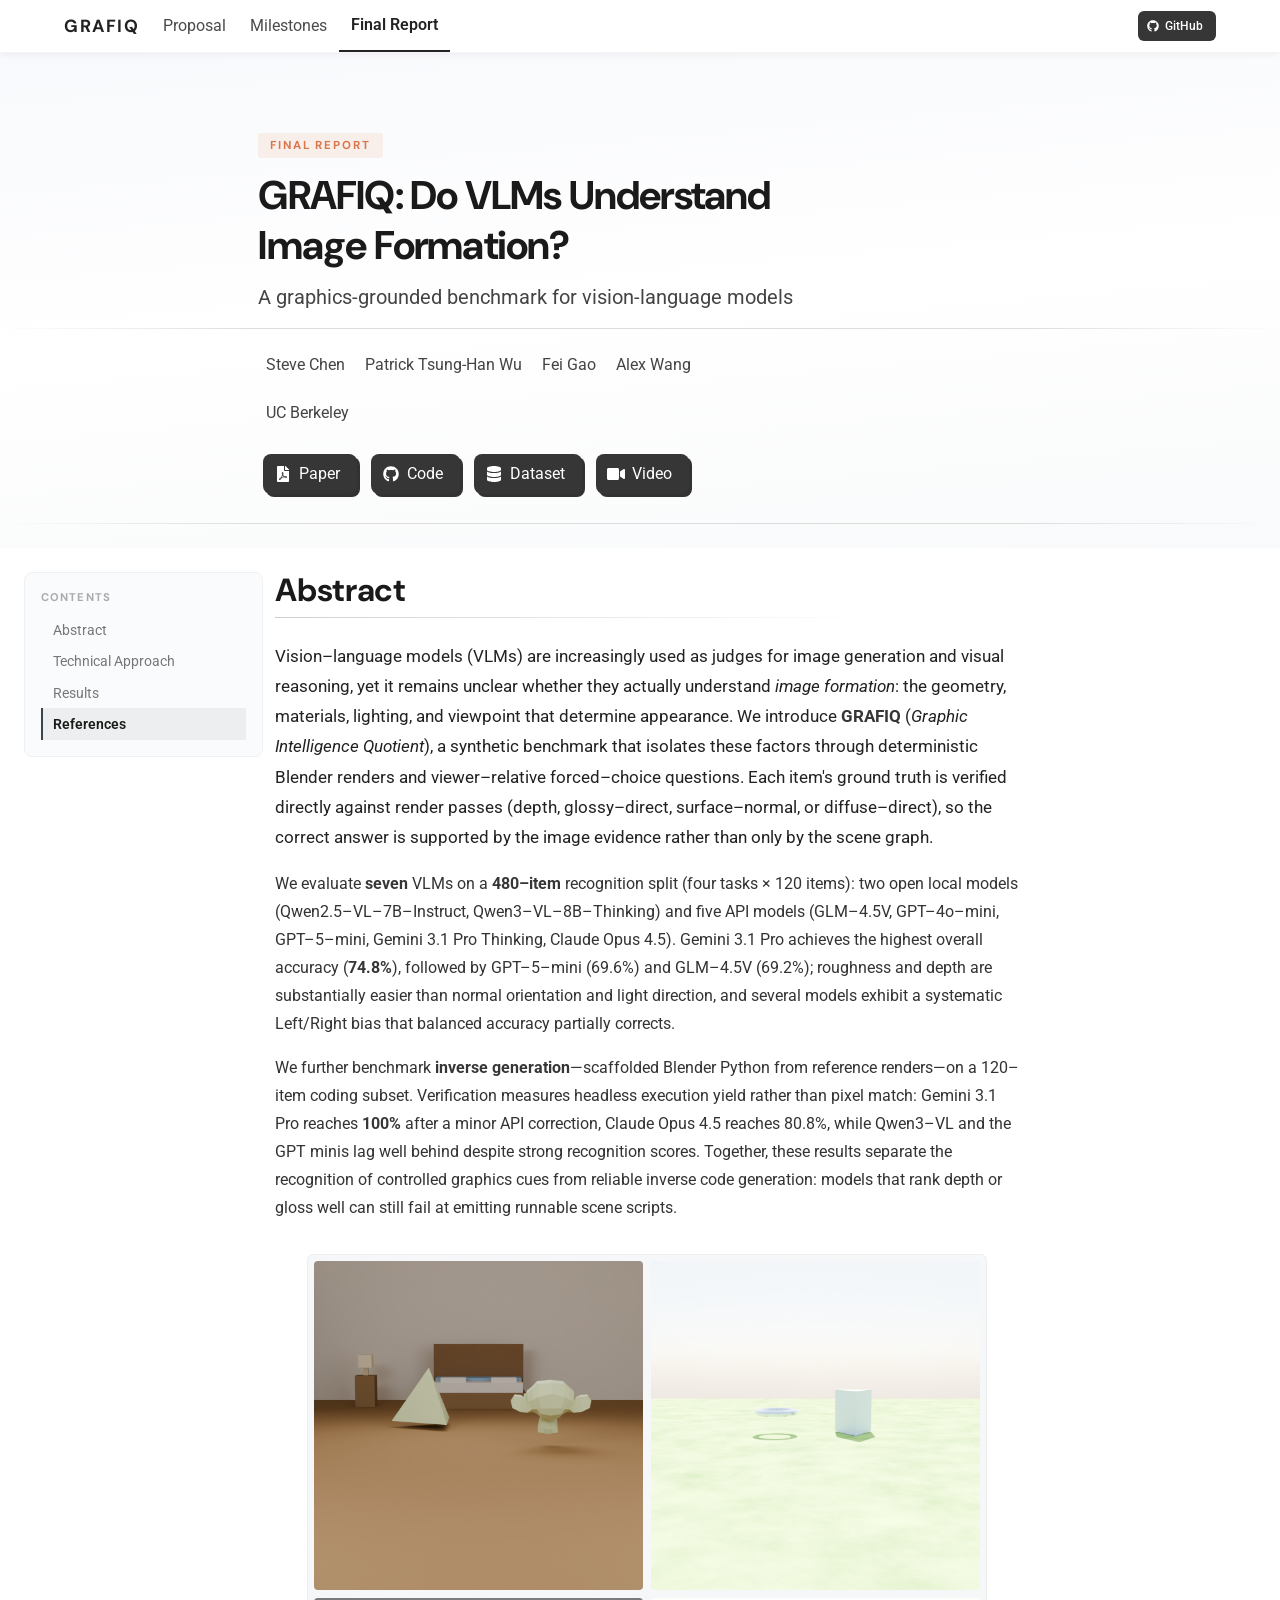
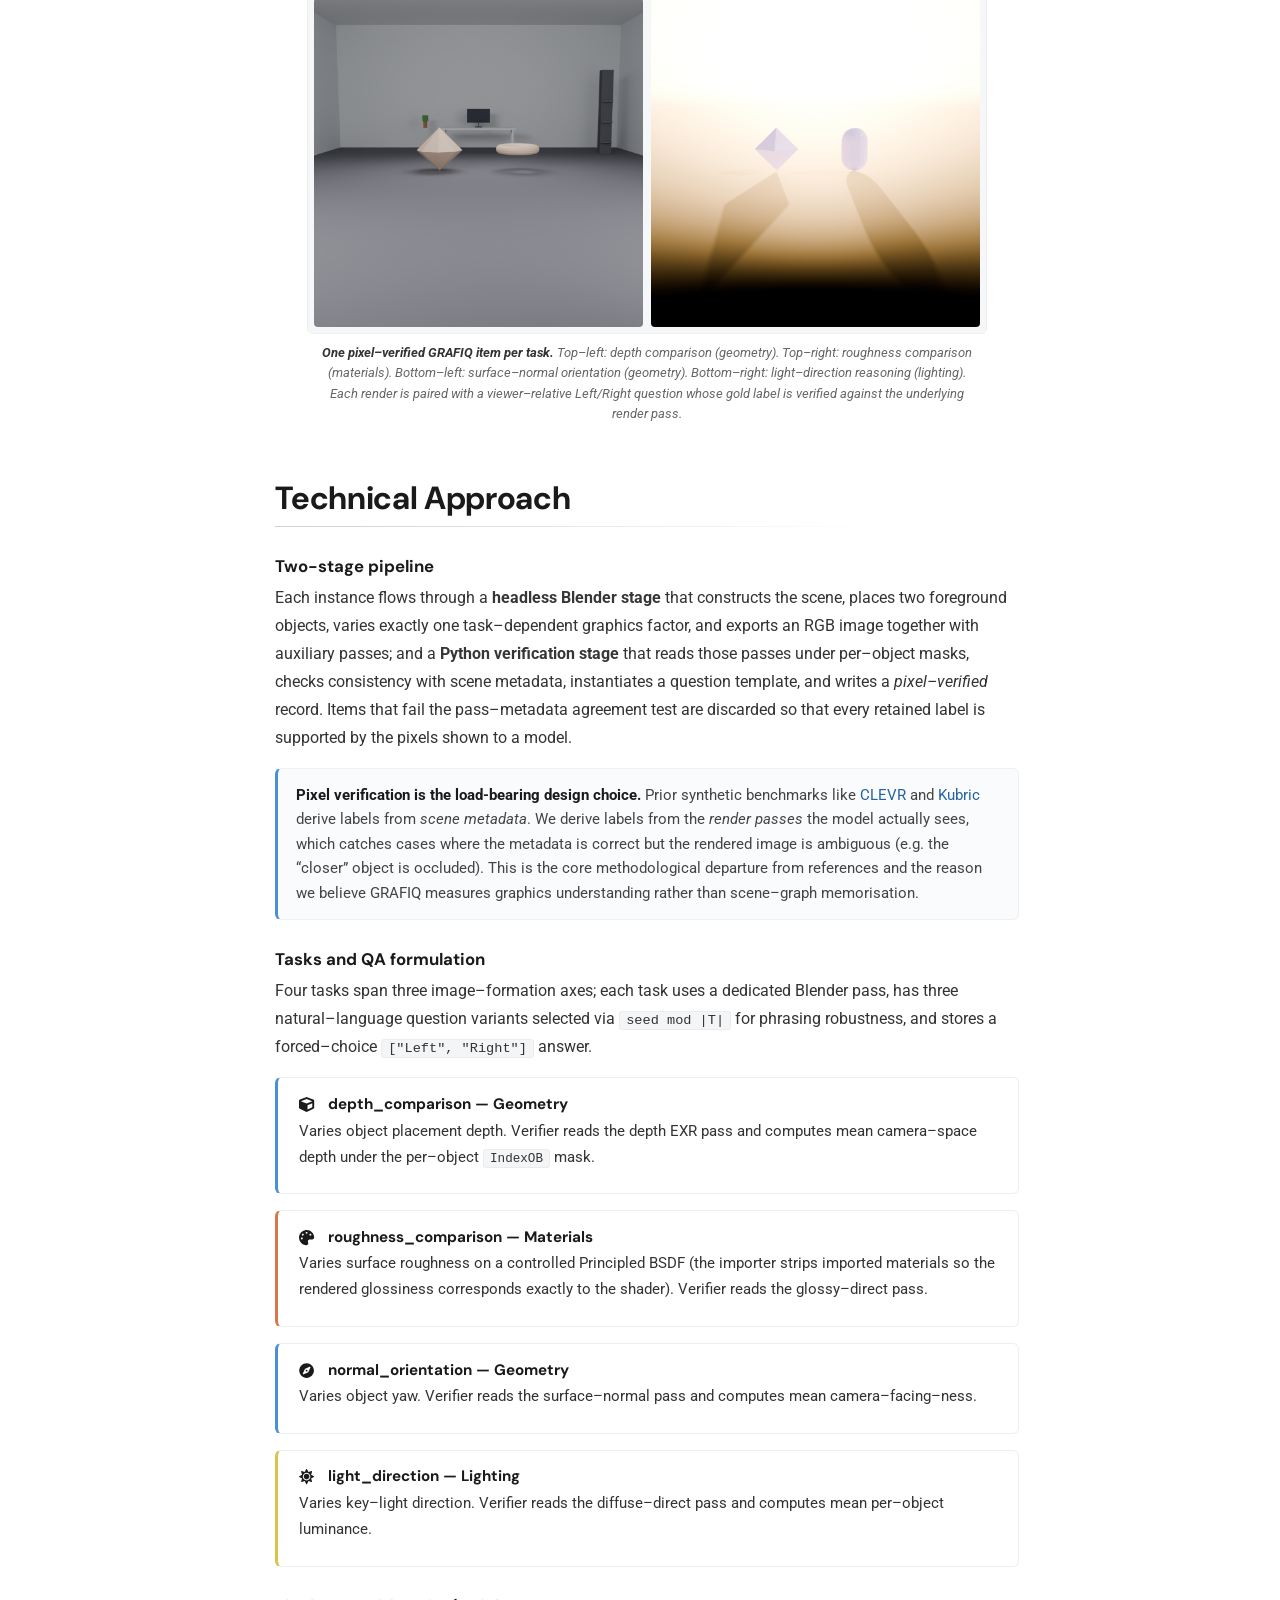
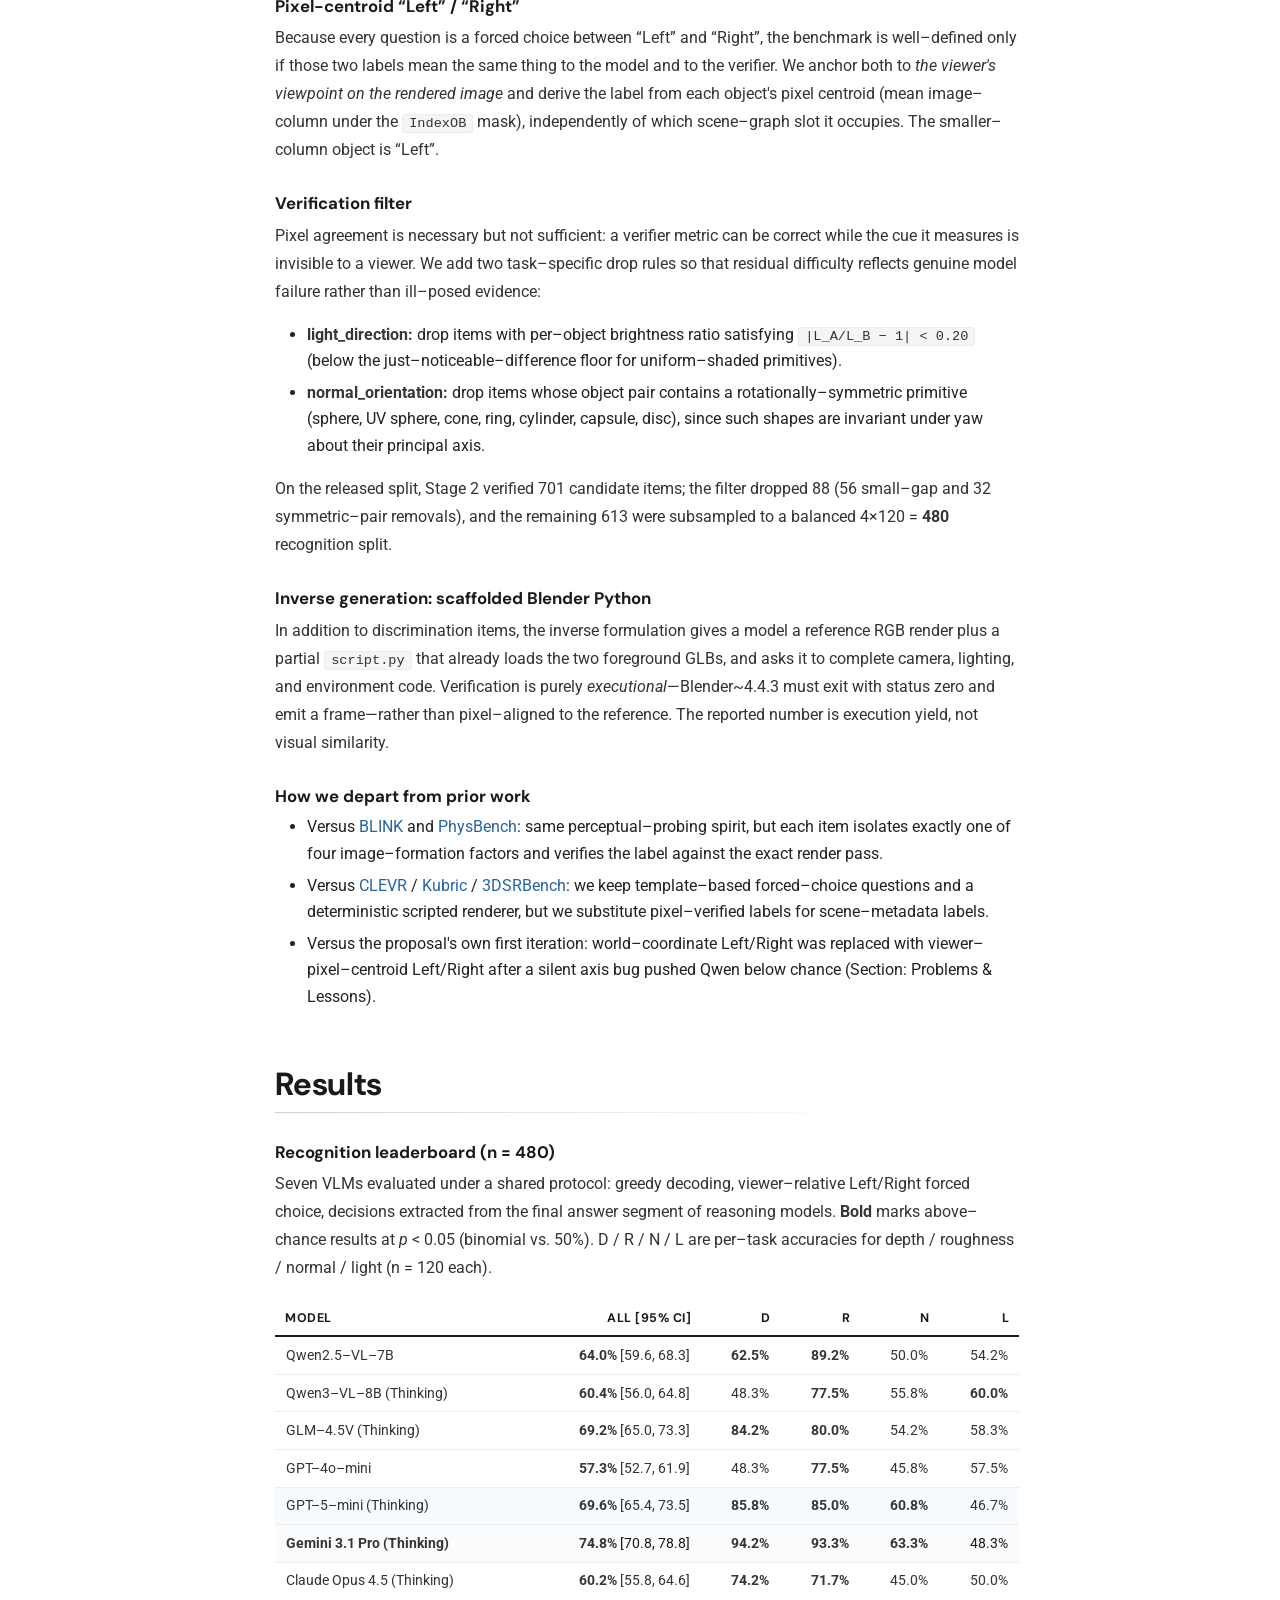
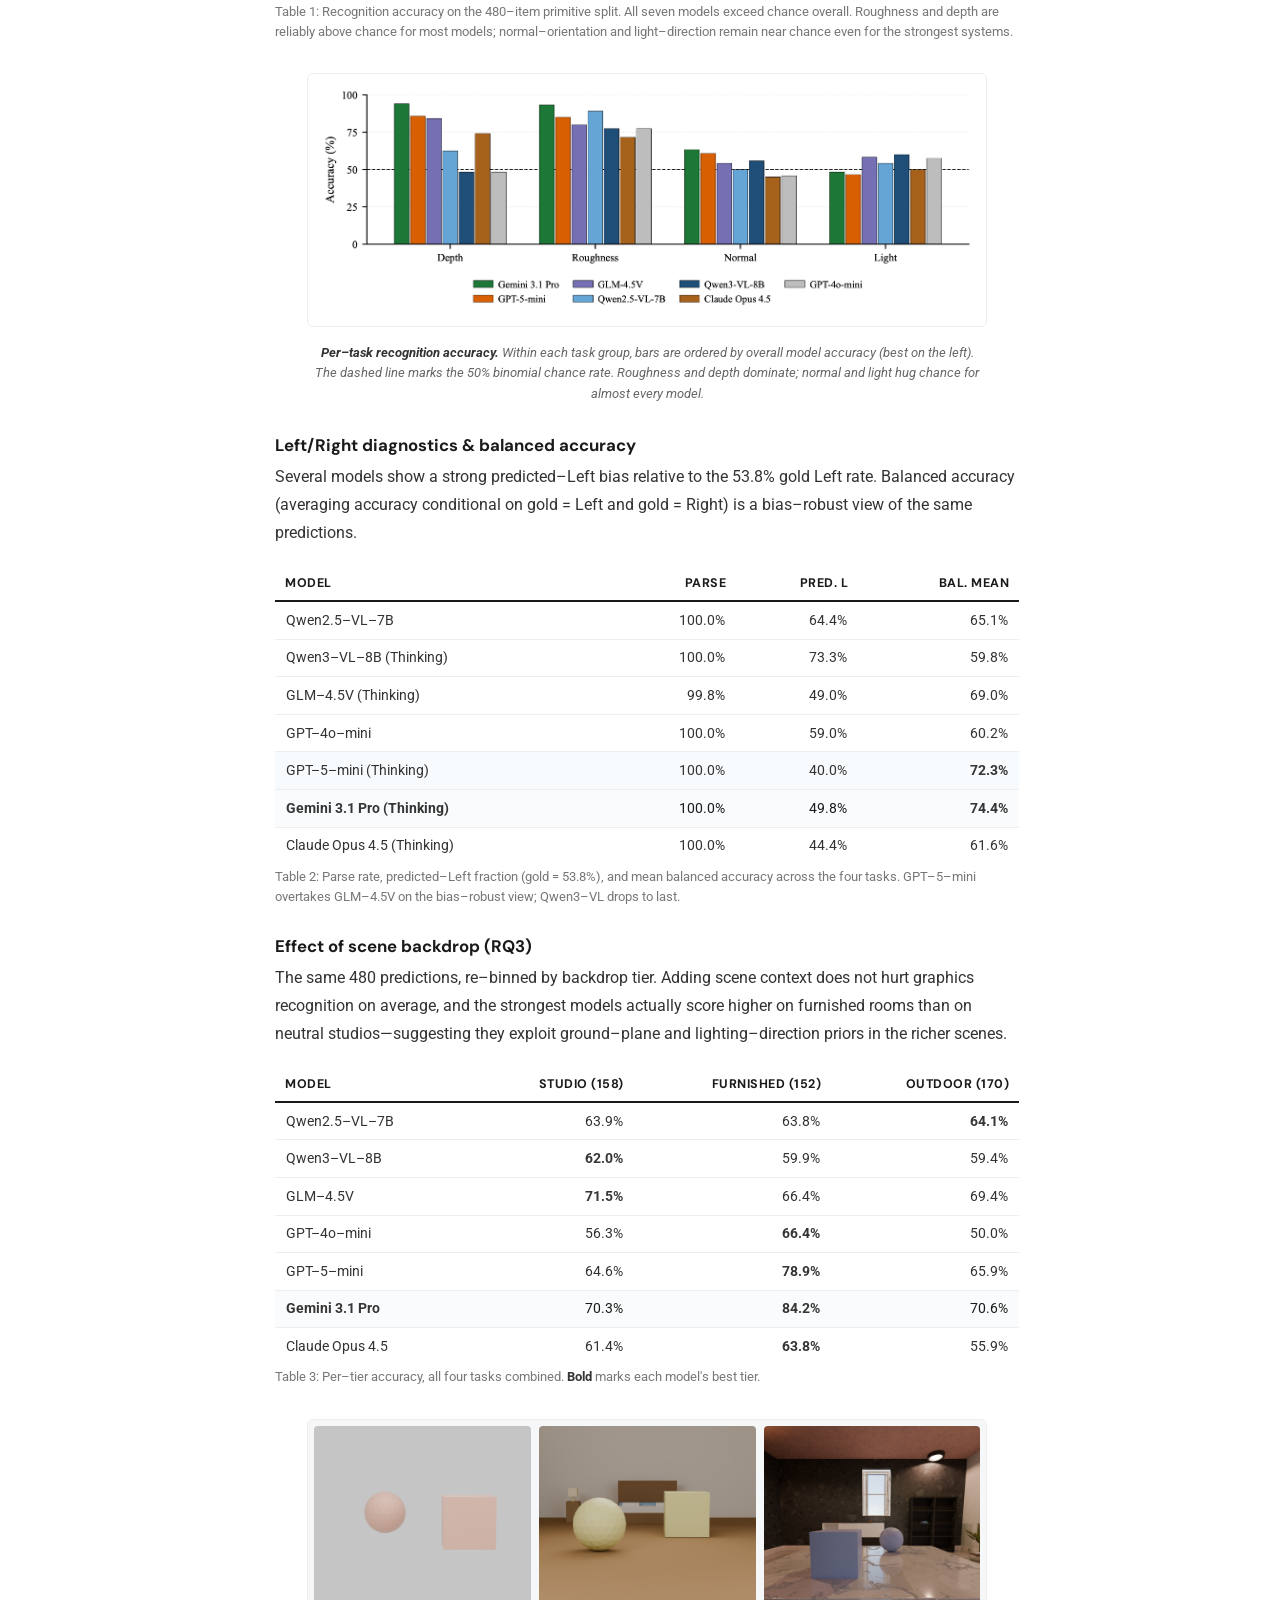
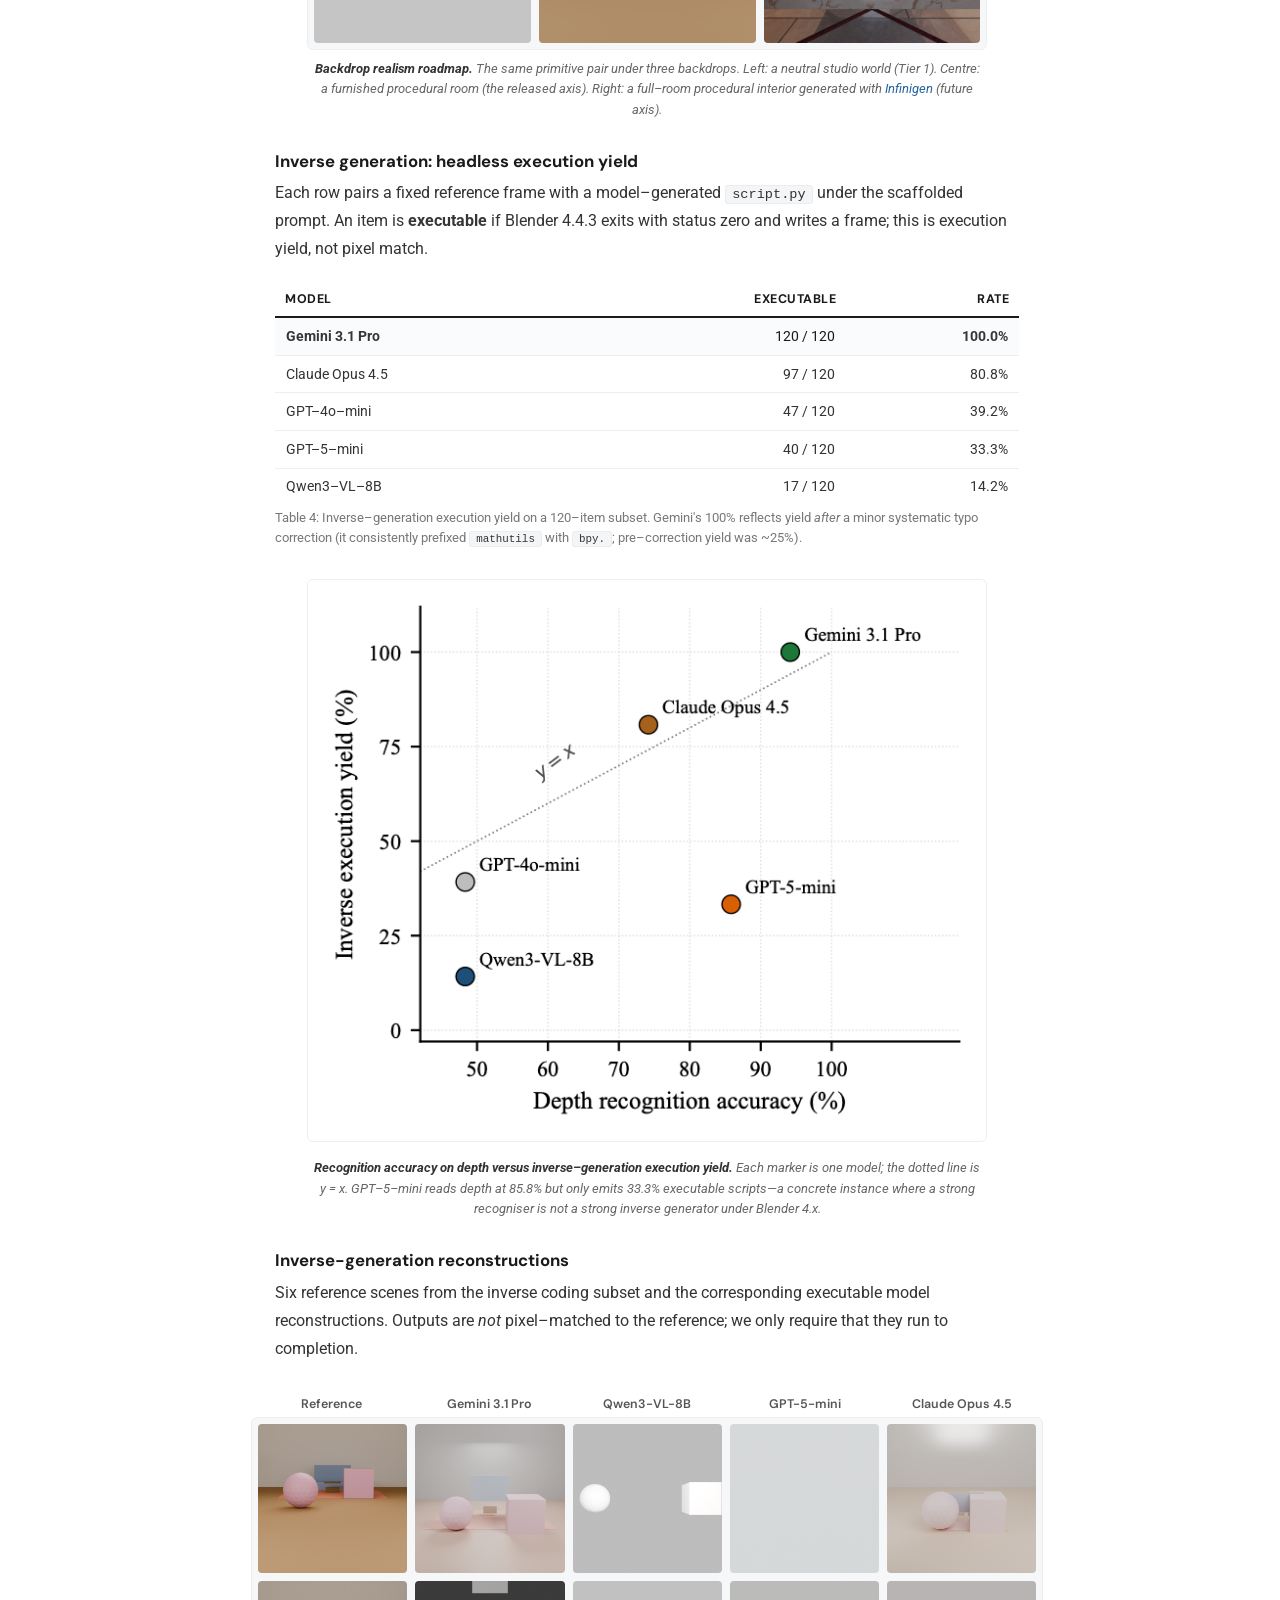
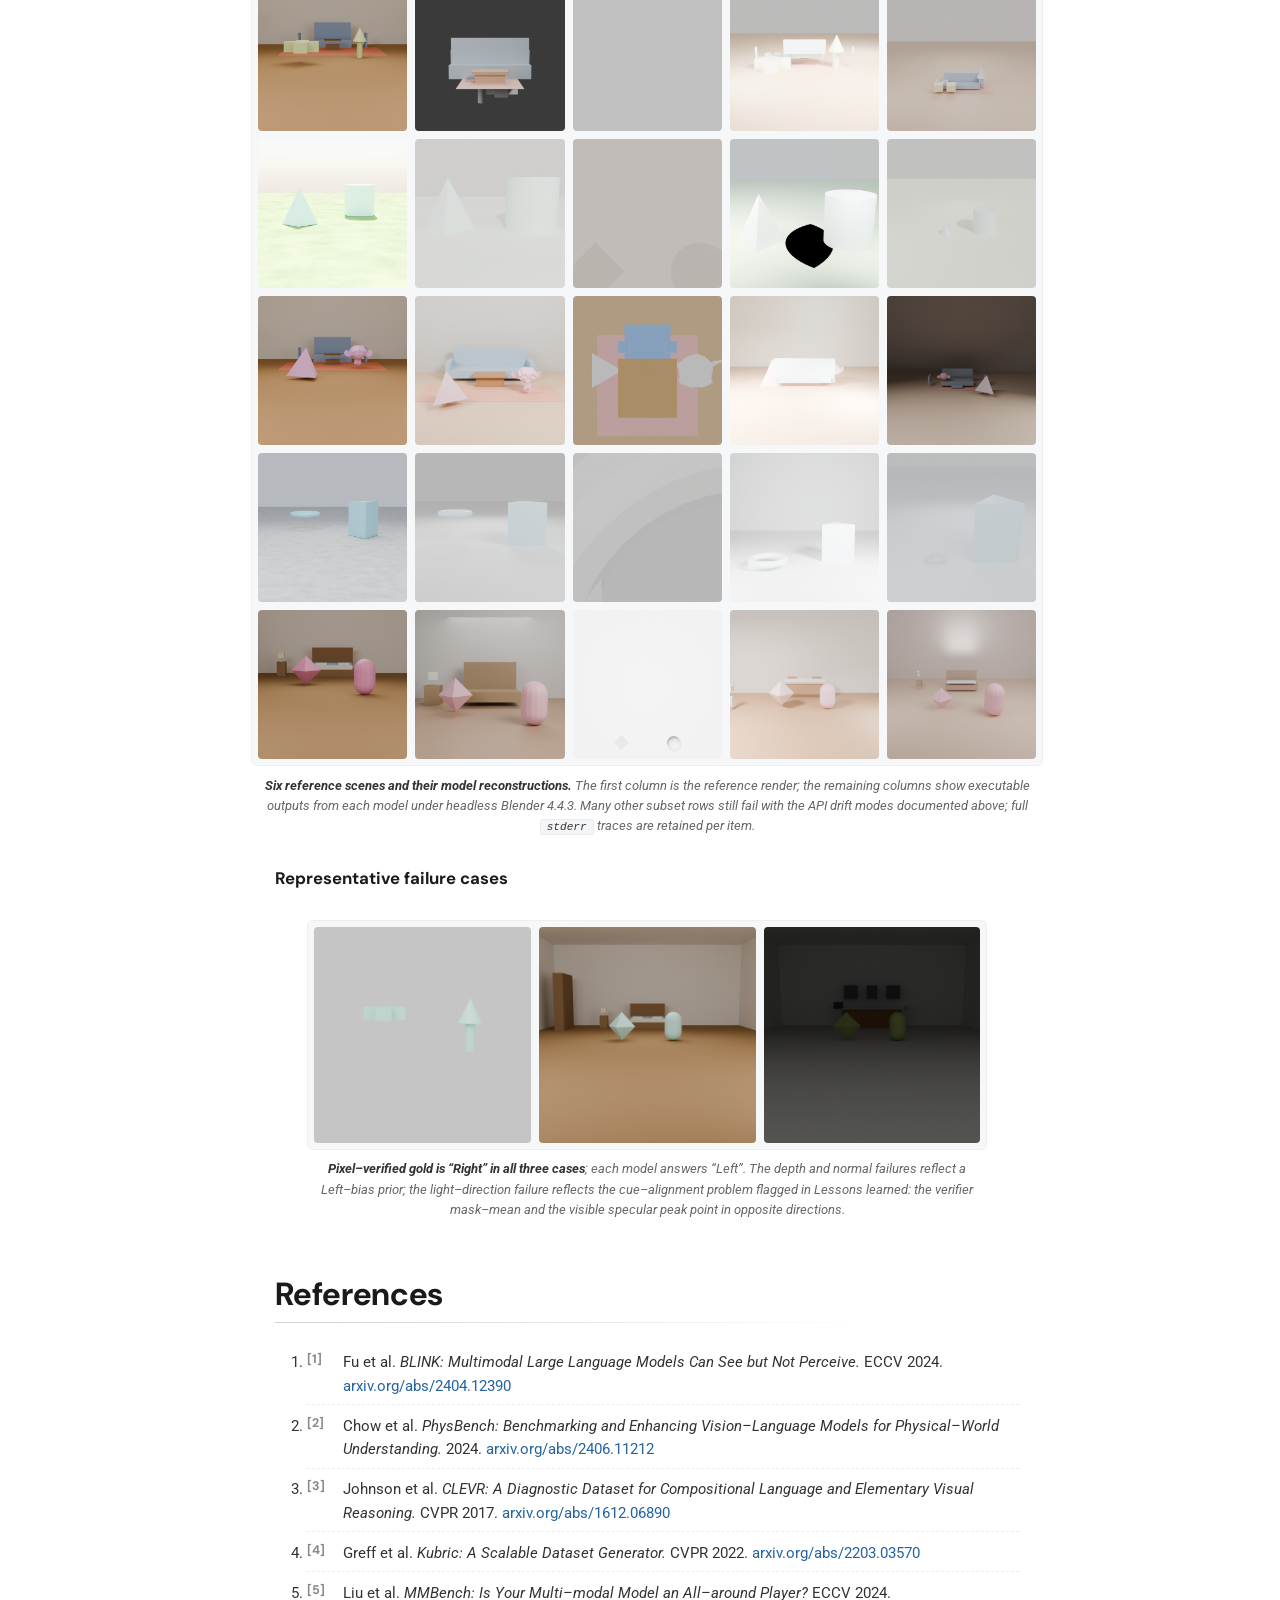
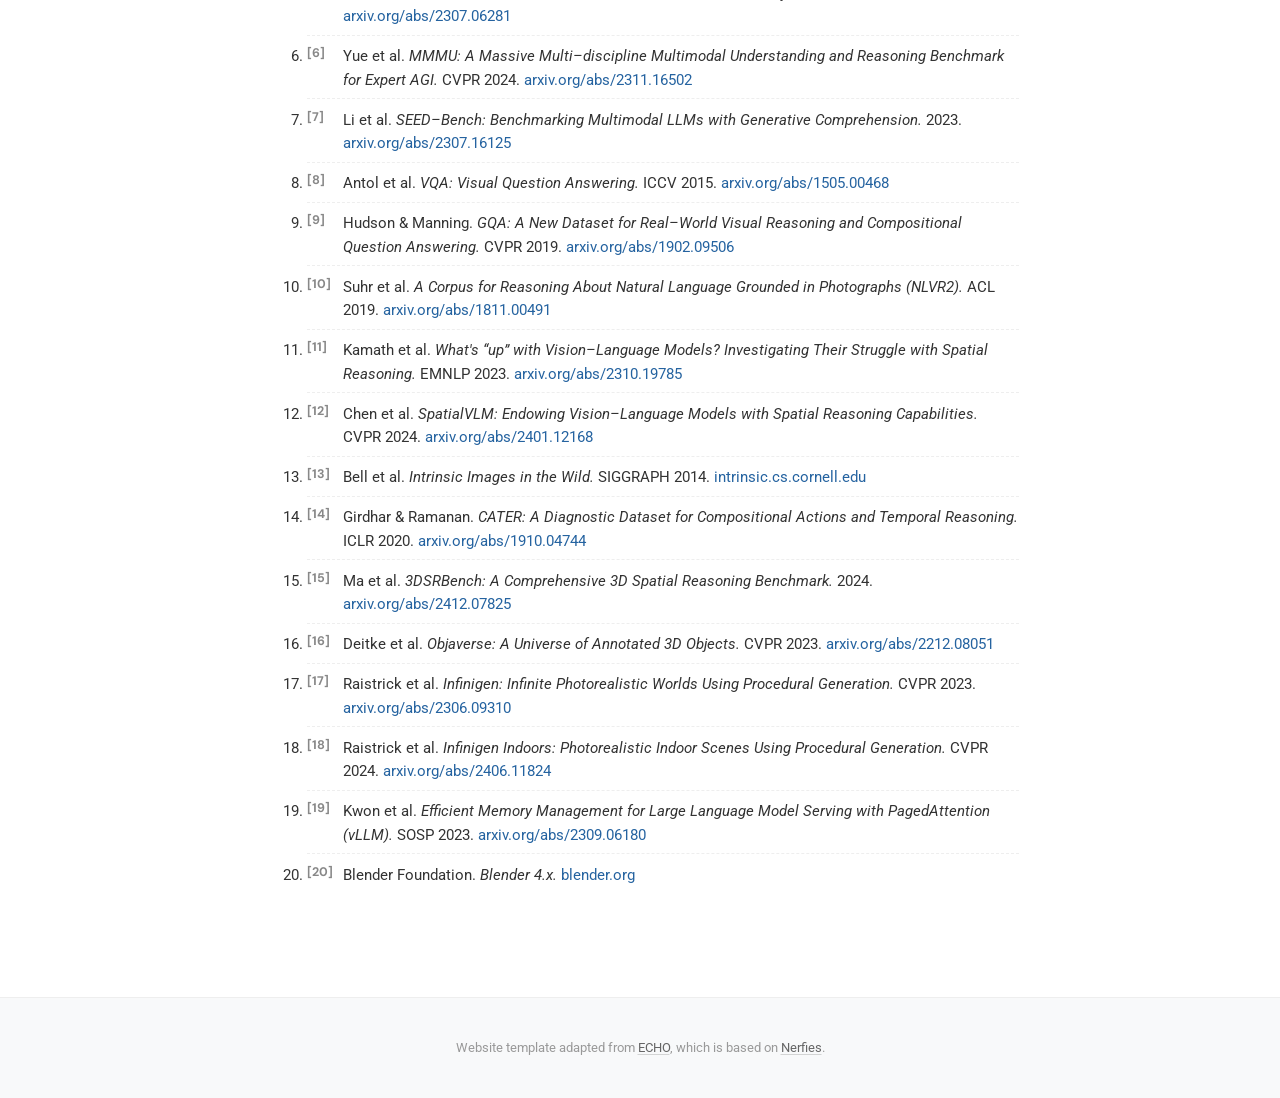
==== commit f145e547: "Fix contents mismatch" ====
--- a/final.html
+++ b/final.html
@@ -129,10 +129,8 @@
           <ul class="menu-list">
             <li><a href="#abstract" class="sidebar-link">Abstract</a></li>
             <li><a href="#approach" class="sidebar-link">Technical Approach</a></li>
-            <li><a href="#problems" class="sidebar-link">Problems &amp; Lessons</a></li>
             <li><a href="#results" class="sidebar-link">Results</a></li>
             <li><a href="#references" class="sidebar-link">References</a></li>
-            <li><a href="#contributions" class="sidebar-link">Contributions</a></li>
           </ul>
         </aside>
       </div>
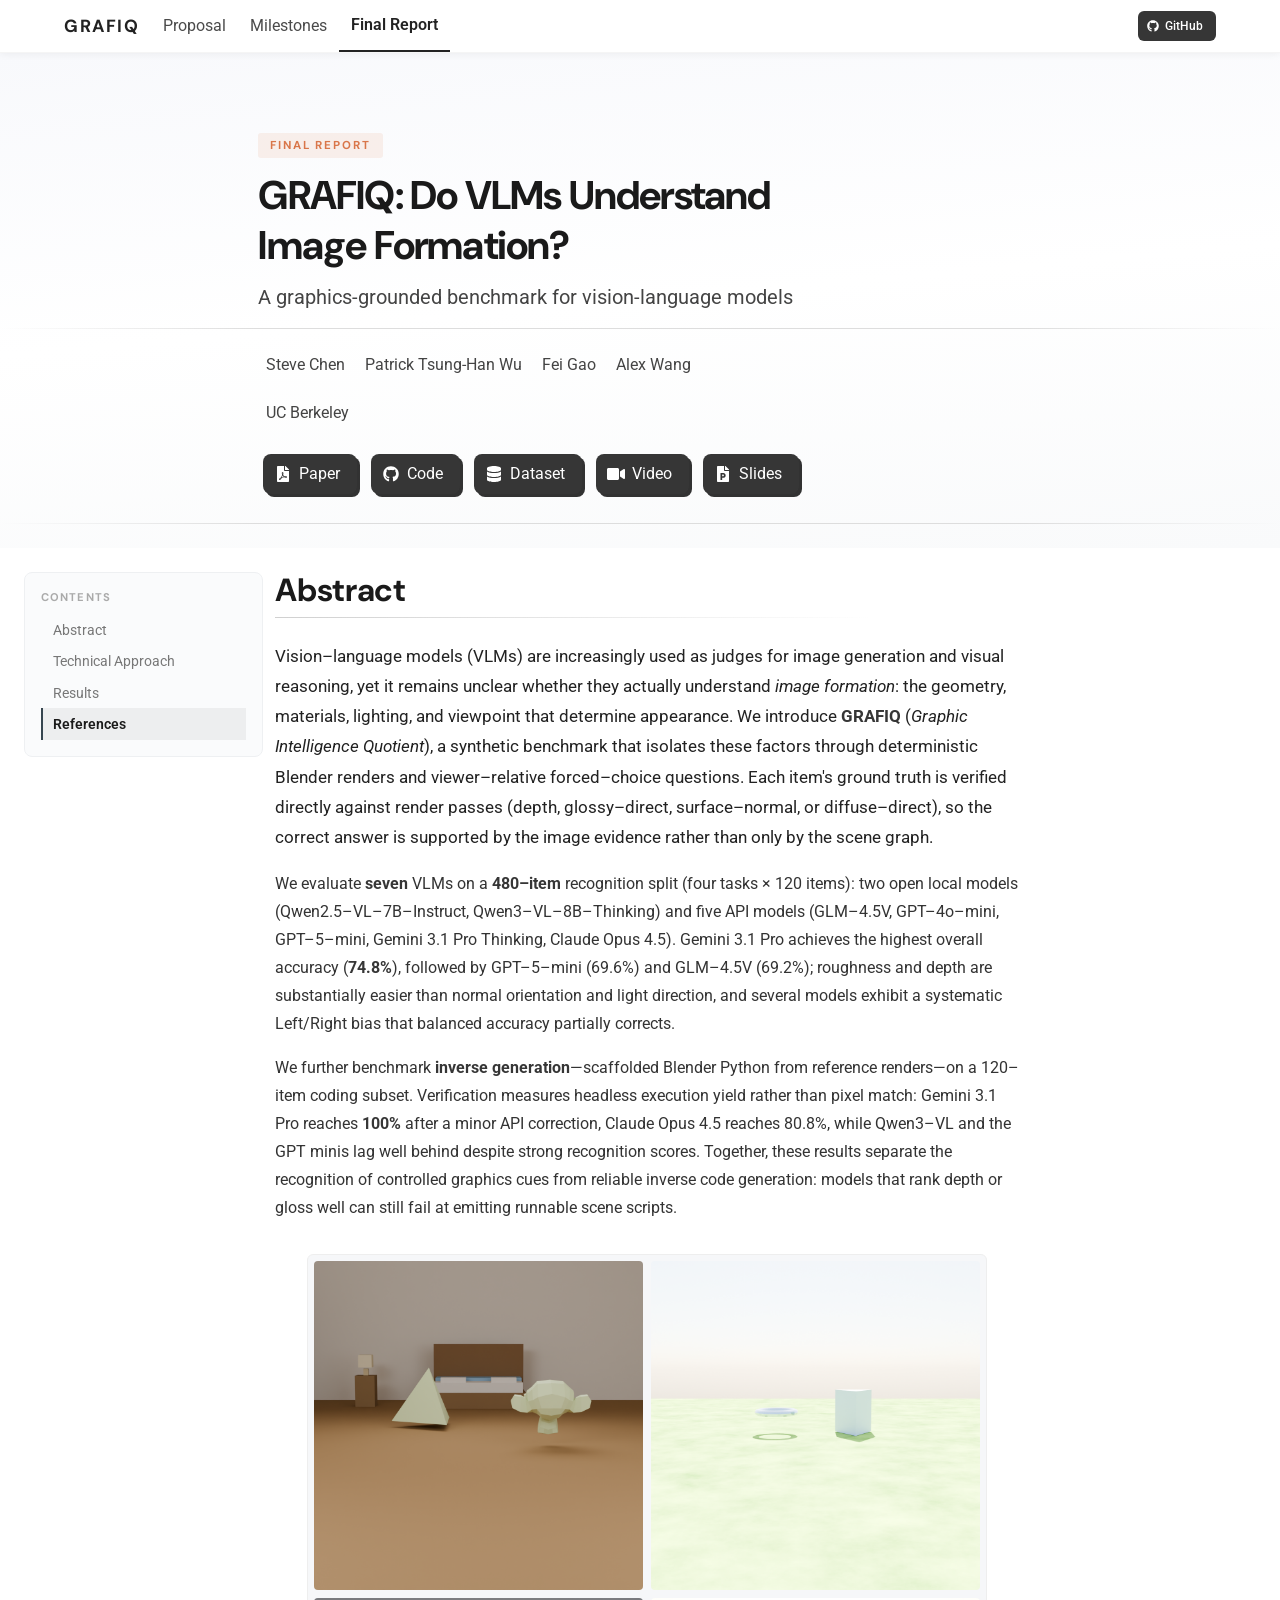
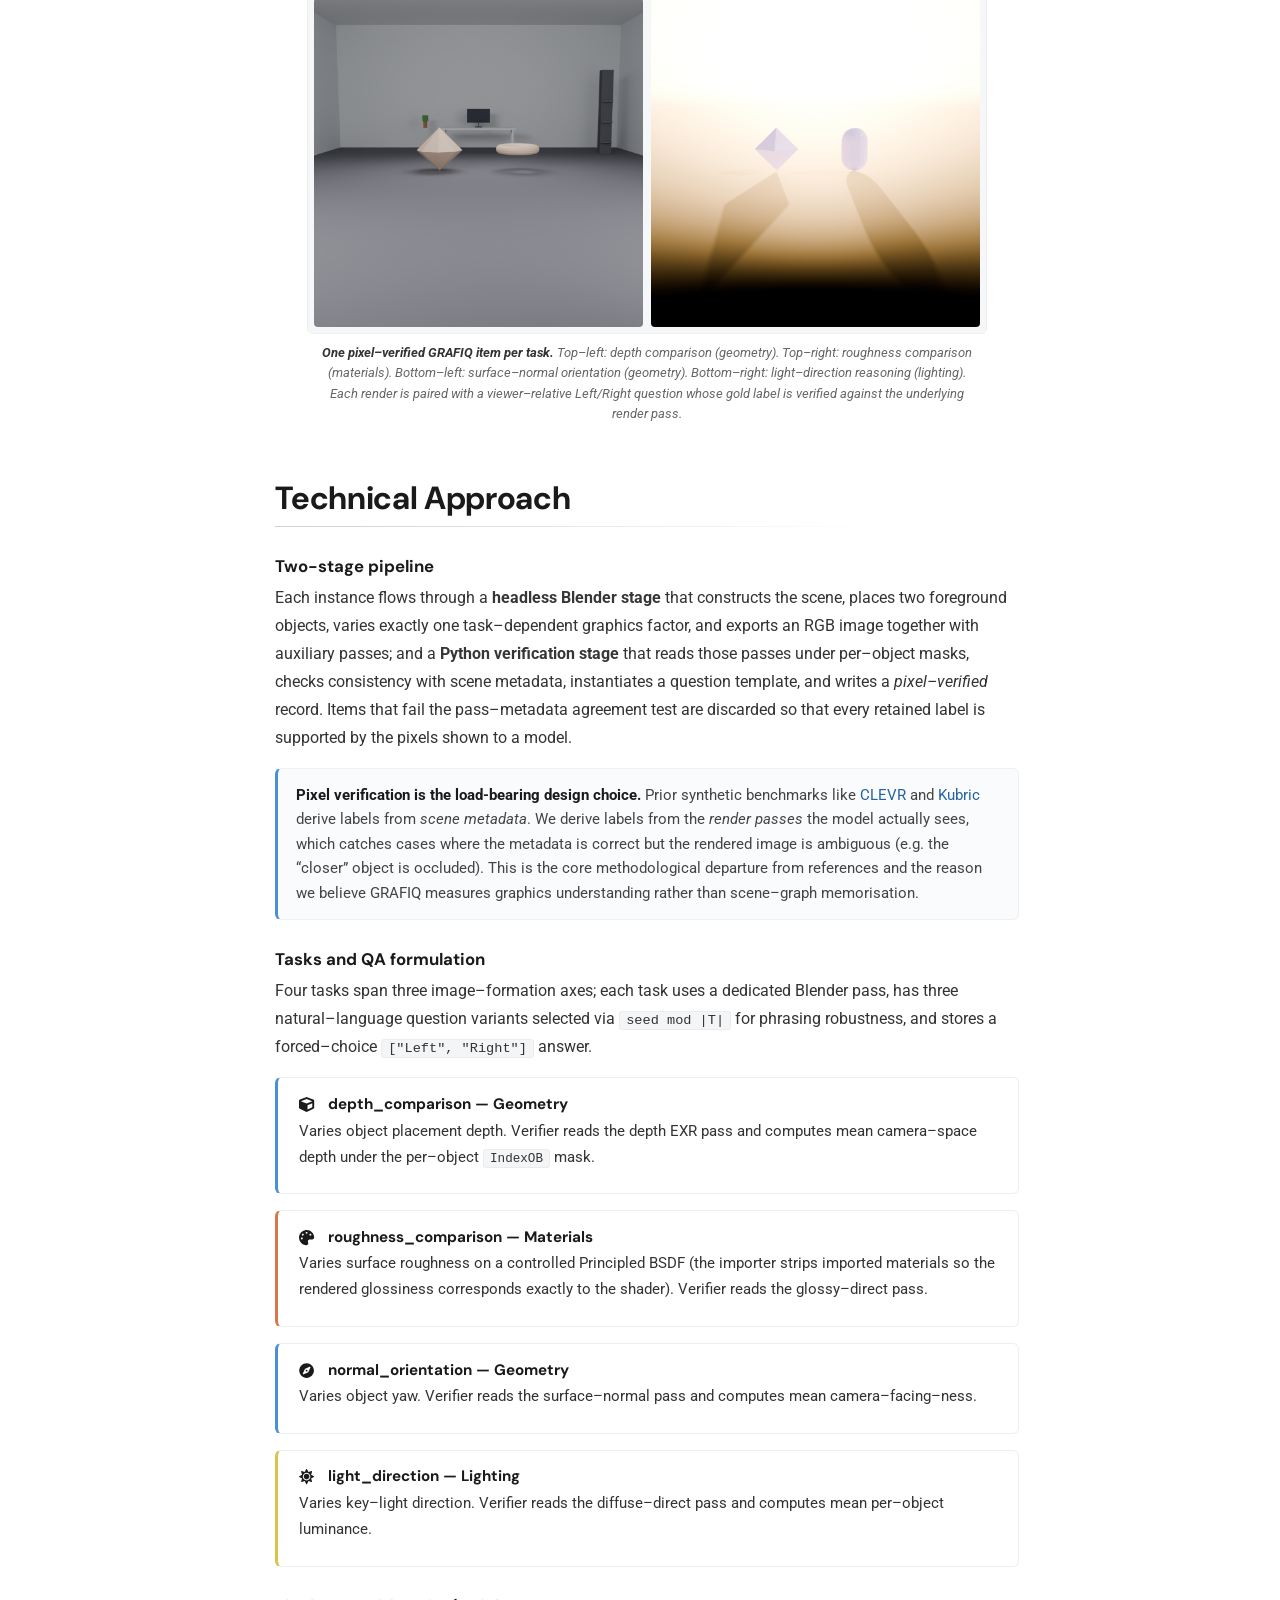
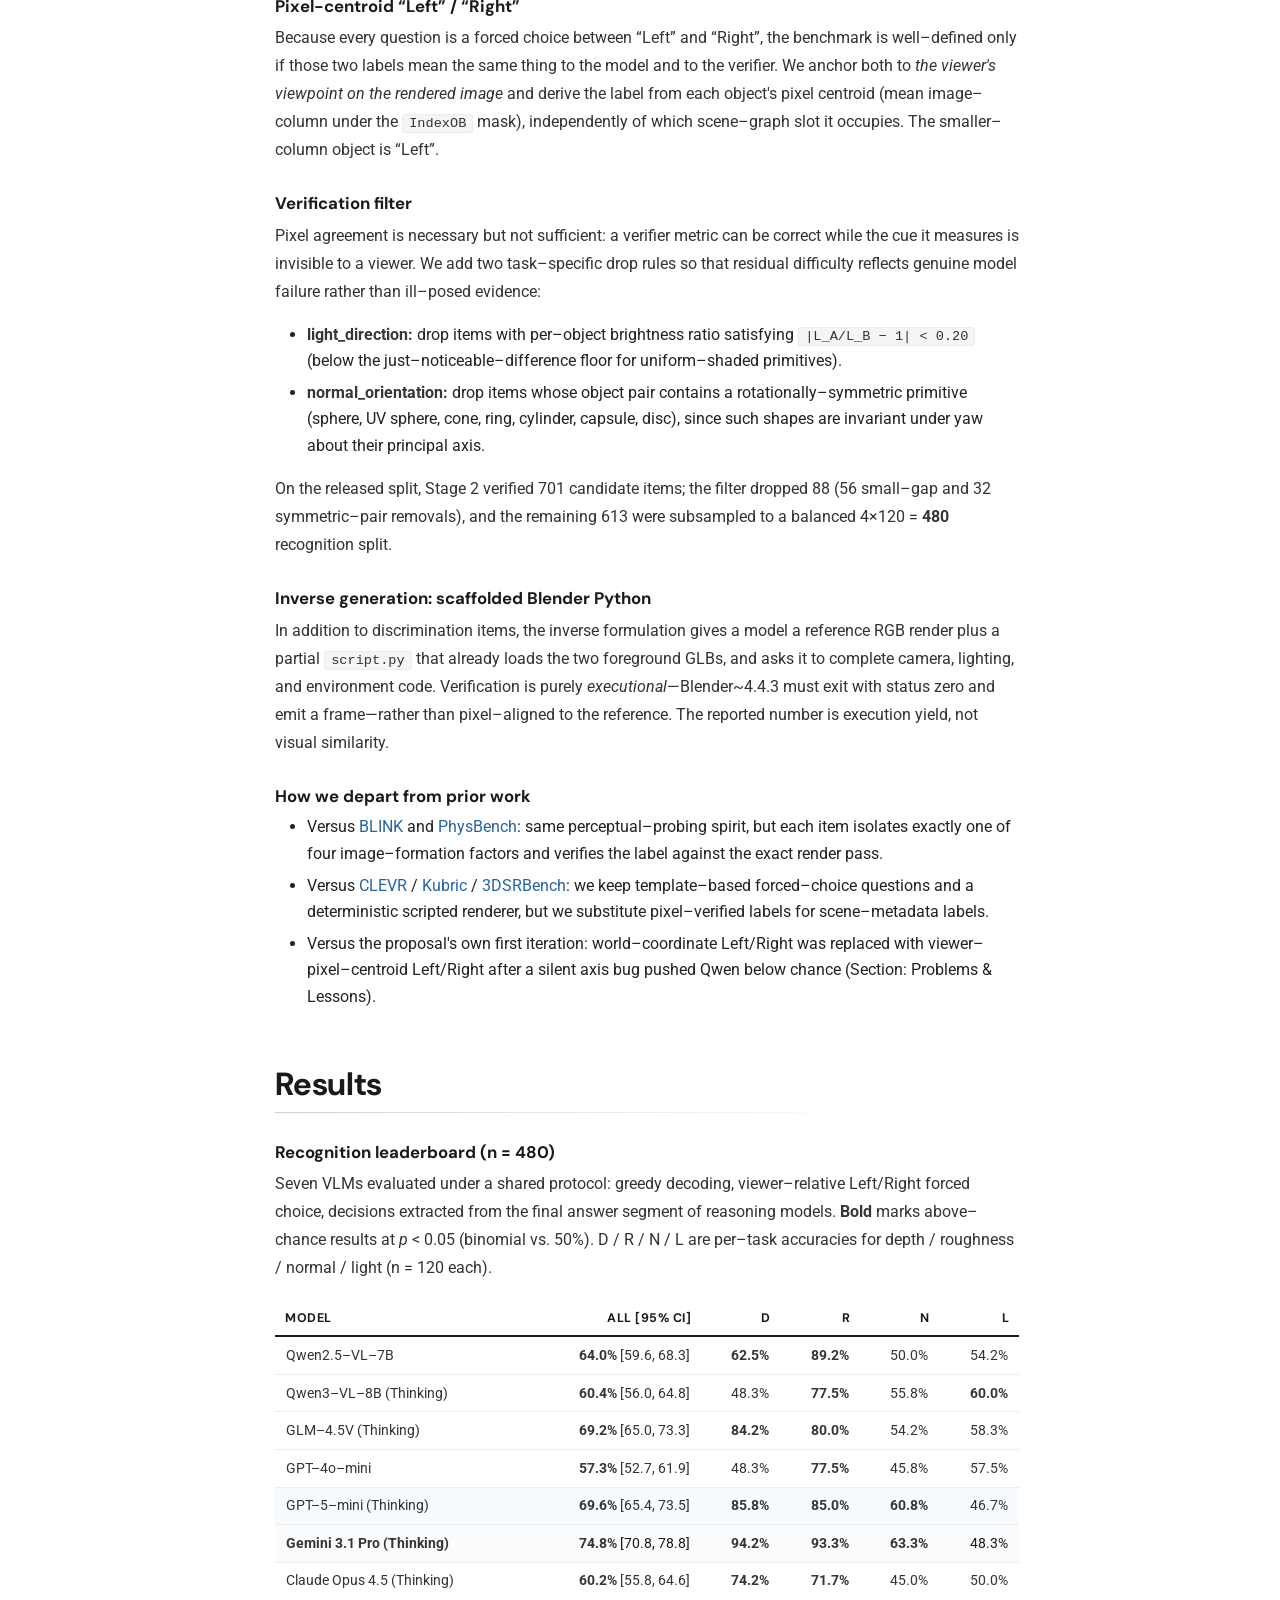
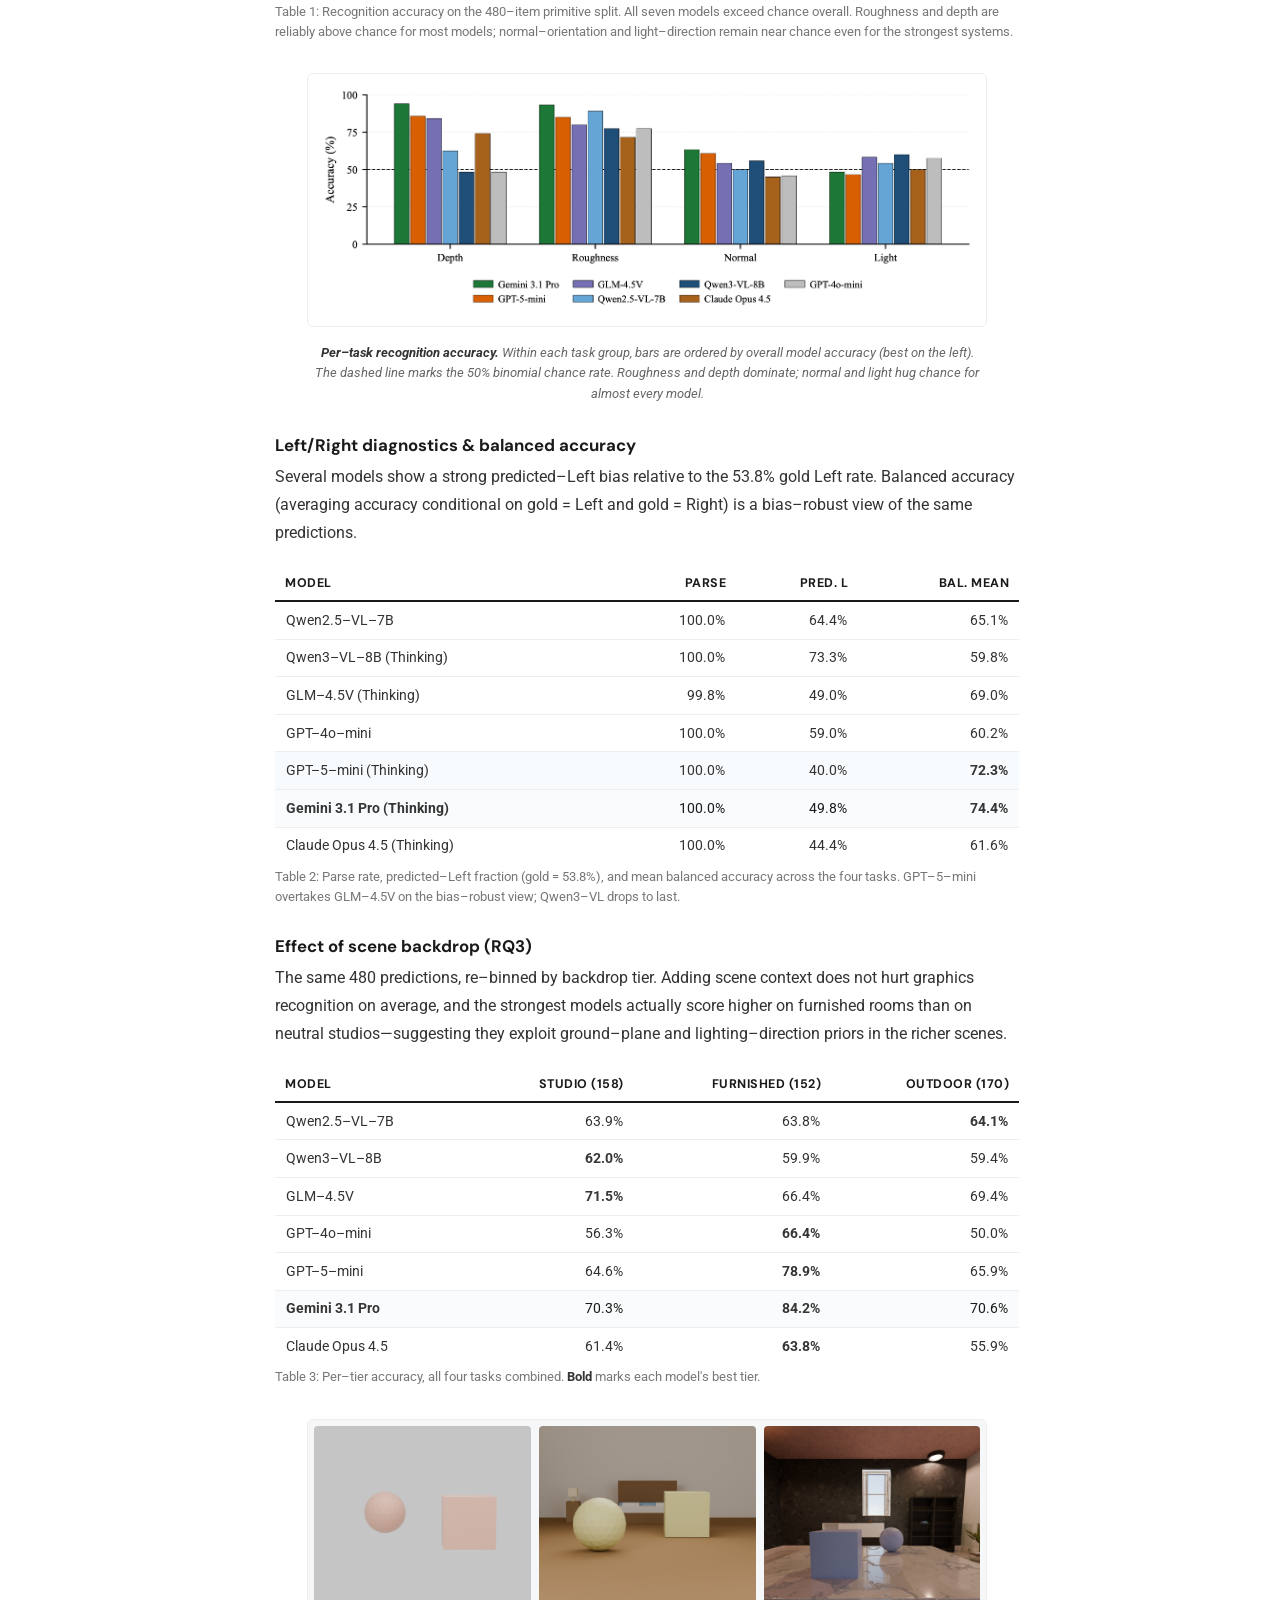
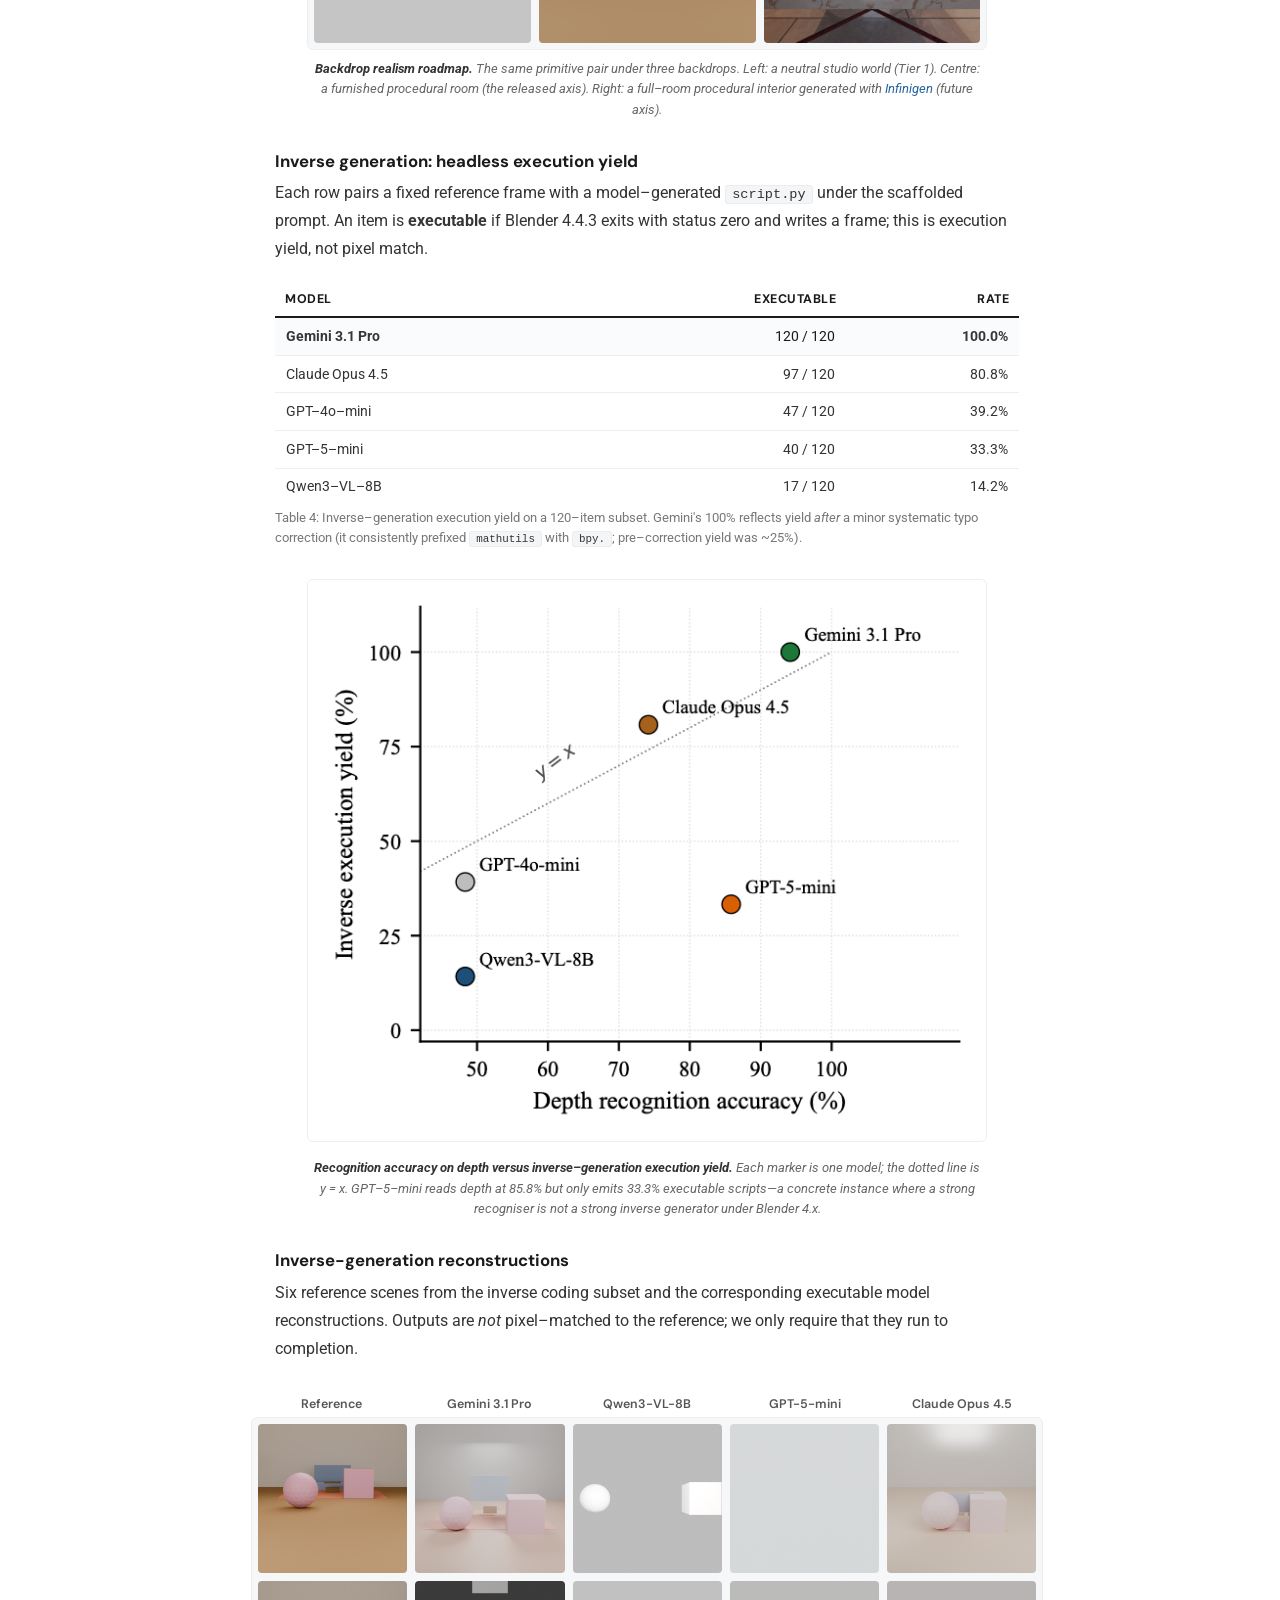
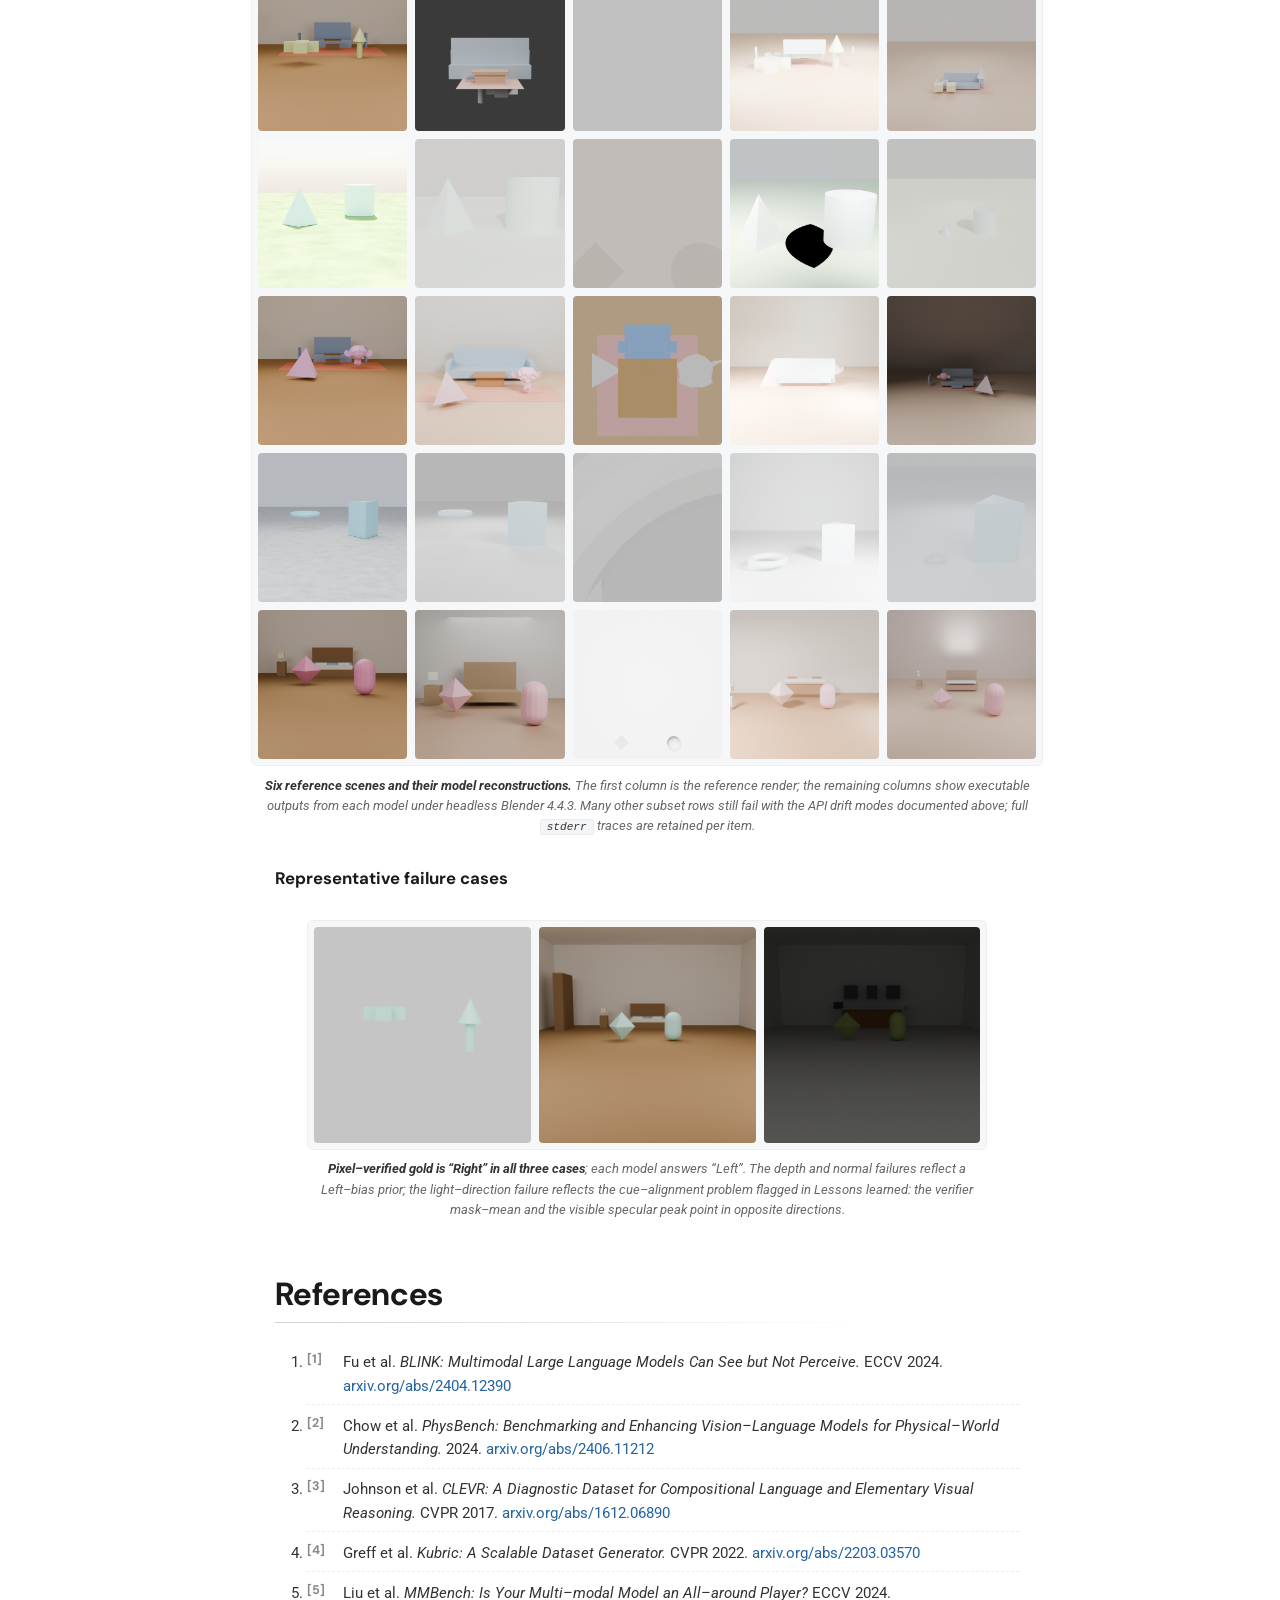
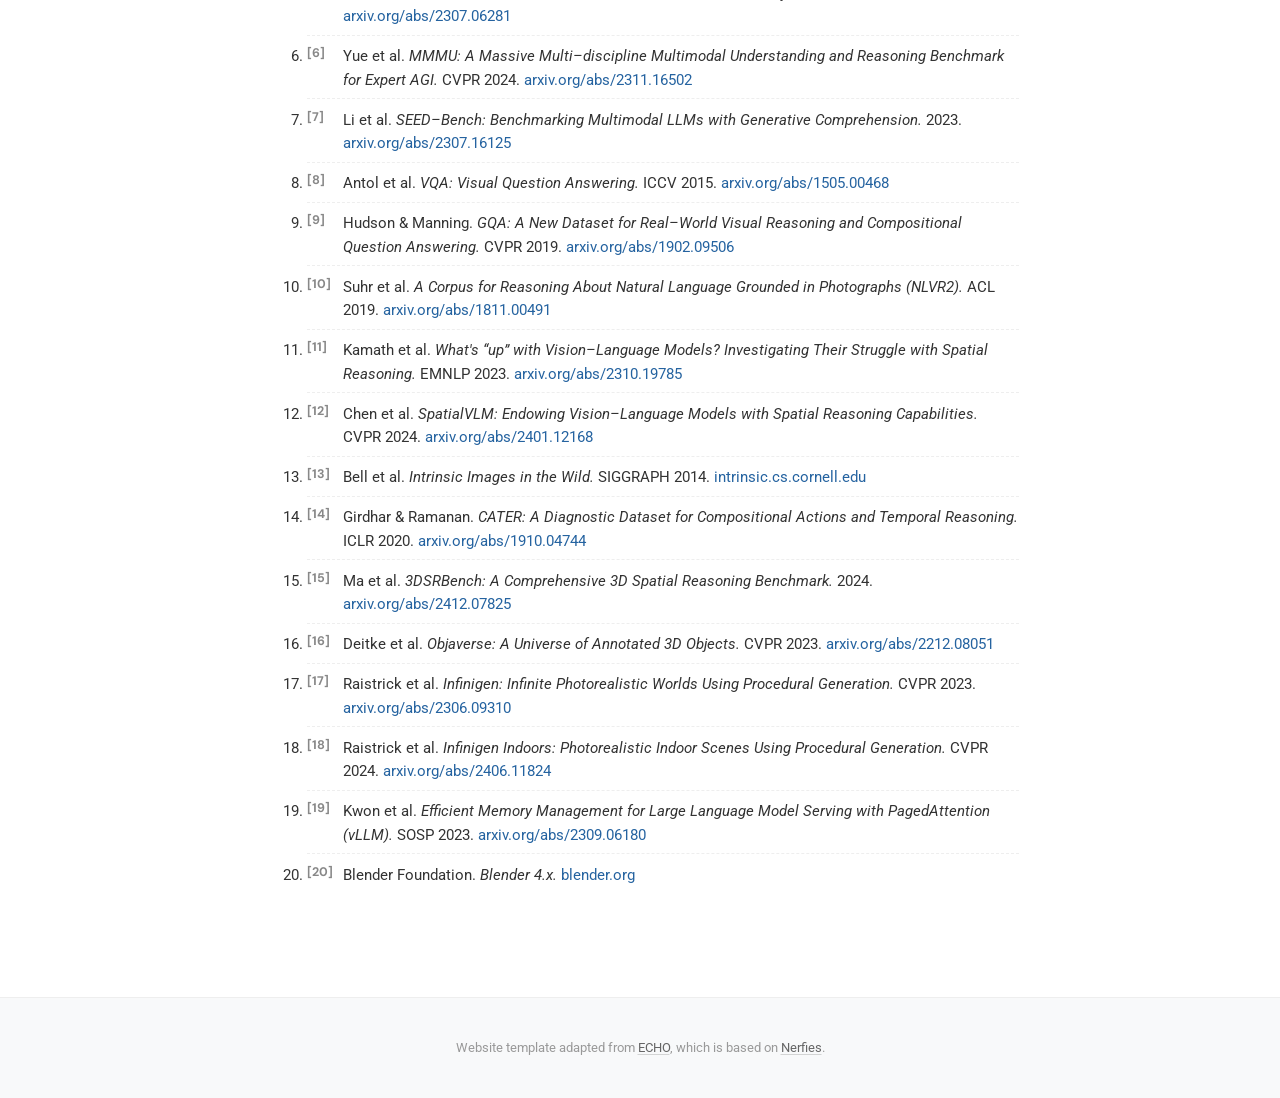
==== commit 015dab01: "add final project video & slides" ====
--- a/final.html
+++ b/final.html
@@ -102,9 +102,15 @@
                 </a>
               </span>
               <span class="link-block">
-                <a href="https://youtu.be/sPWNLABvYjk" target="_blank" class="external-link button is-normal is-dark">
+                <a href="https://youtu.be/41ci8UPAc_A" target="_blank" class="external-link button is-normal is-dark">
                   <span class="icon"><i class="fas fa-video"></i></span>
                   <span>Video</span>
+                </a>
+              </span>
+              <span class="link-block">
+                <a href="./static/pdfs/final_slides.pdf" target="_blank" class="external-link button is-normal is-dark">
+                  <span class="icon"><i class="fas fa-file-powerpoint"></i></span>
+                  <span>Slides</span>
                 </a>
               </span>
             </div>
